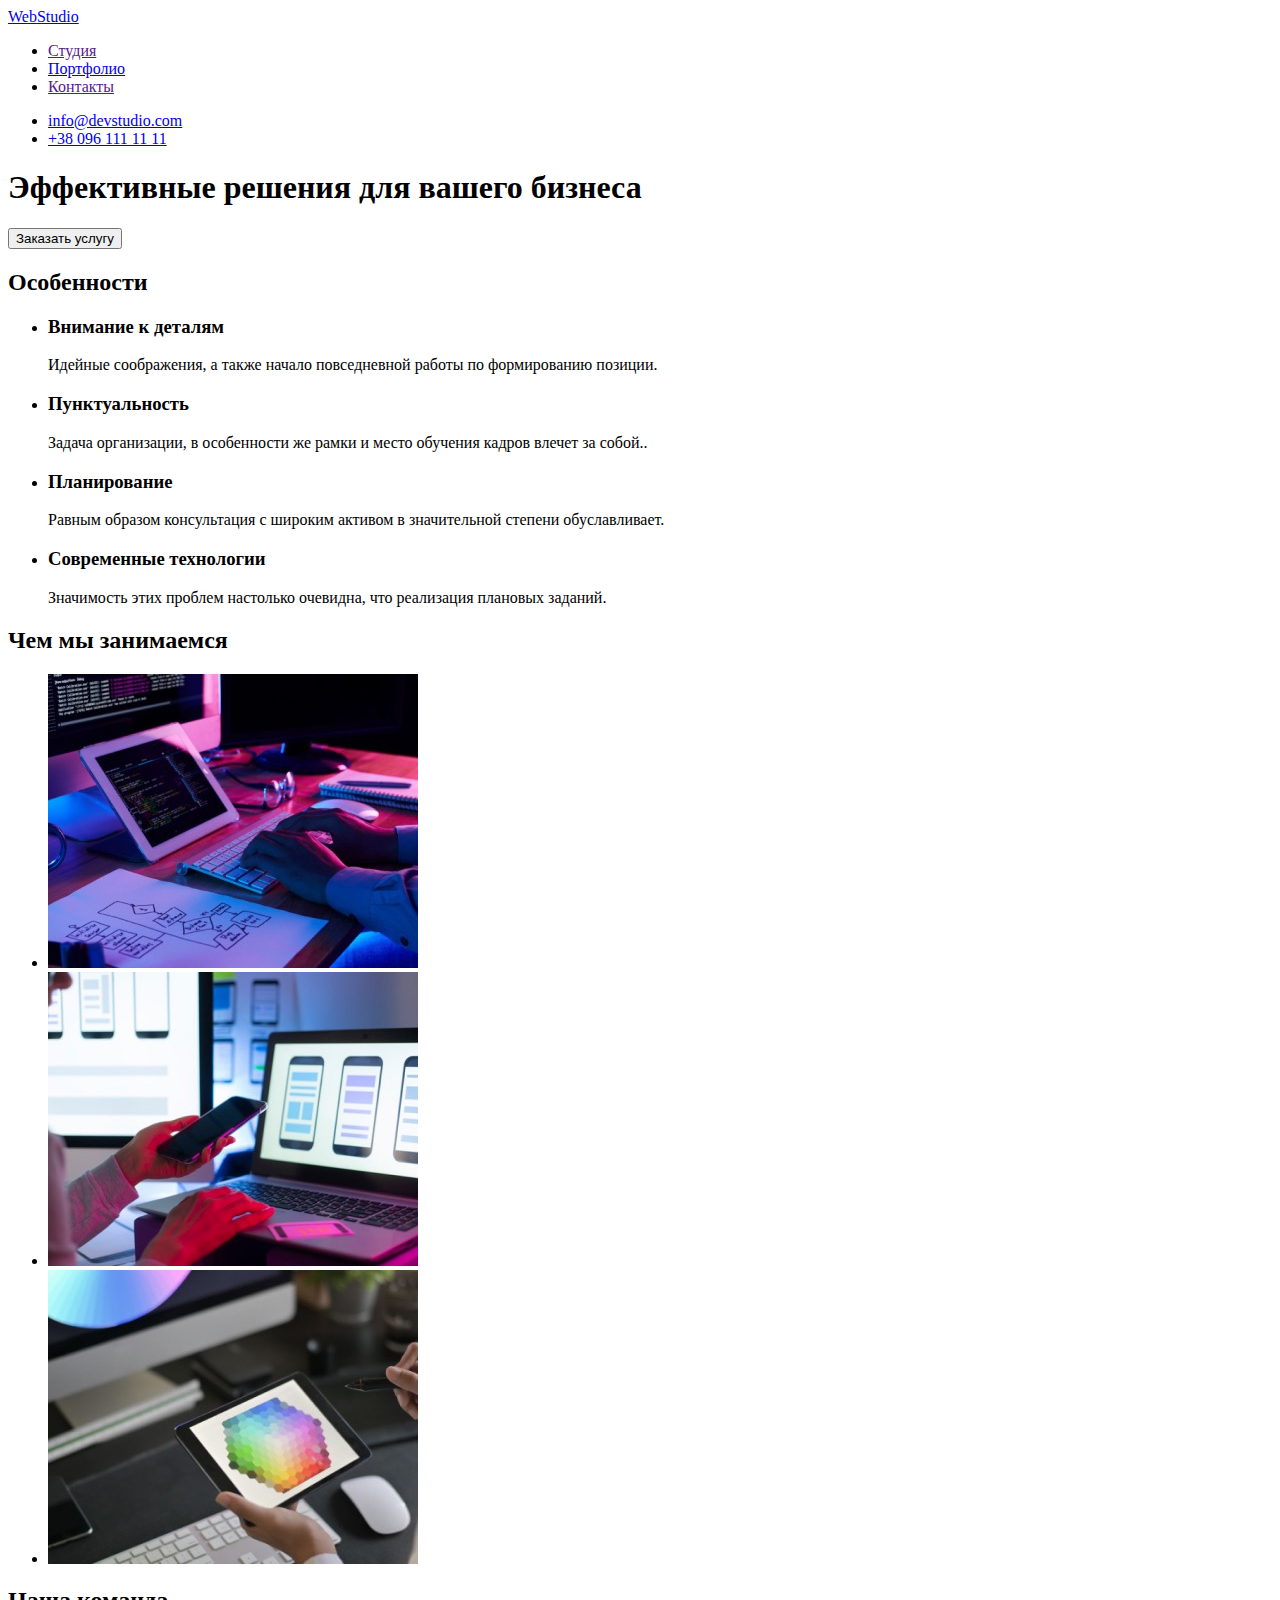
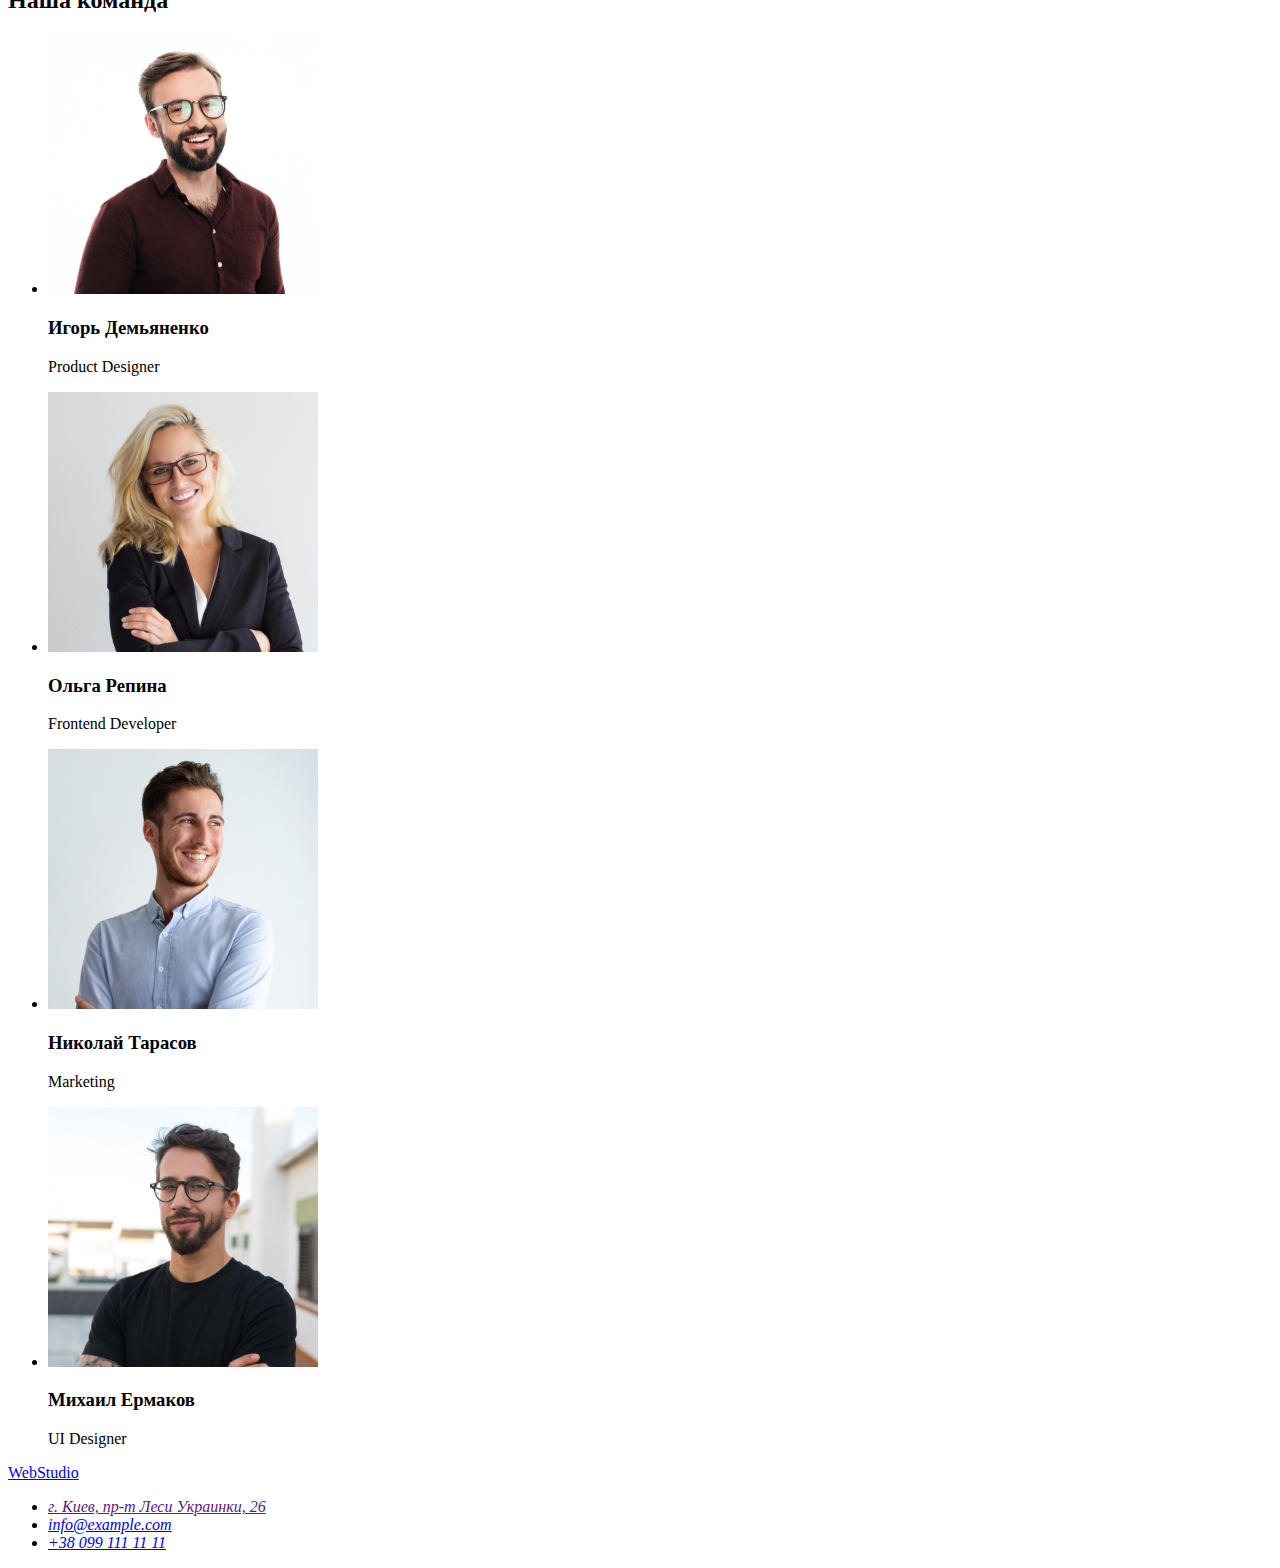
==== index.html @ c98cae70 "Create index.html" ====
<!DOCTYPE html>
<html lang="ru">

<head>
    <meta charset="UTF-8" />
    <meta http-equiv="X-UA-Compatible" content="IE=edge" />
    <meta name="viewport" content="width=device-width, initial-scale=1.0" />
    <title>Студия</title>
    <link rel="stylesheet" href="./css/style.css">
    <link
        href="https://fonts.googleapis.com/css2?family=Raleway:wght@700&family=Roboto:wght@400;500;700;900&display=swap"
        rel="stylesheet">
</head>

<body>
    <header class="header">

        <a href="./index.html" class="logo "> <span class="logo-accent"> Web</span>Studio</a>
        <nav>
            <ul class="header-list list">
                <li><a href="" class="header-list-link link current">Студия</a></li>
                <li><a href="./portfolio.html" class="header-list-link link">Портфолио</a></li>
                <li><a href="" class="header-list-link link">Контакты</a></li>
            </ul>
        </nav>
        <ul class="header-link  list">
            <li><a href="mailto:info@devstudio.com" class="header-tel-link link">info@devstudio.com</a></li>
            <li><a href="tel:+380961111111" class="header-tel-link  link">+38 096 111 11 11</a></li>

        </ul>
    </header>
    <main>
        <!-- Герой -->

        <section class="hero">
            <h1 class="hero-tittle">Эффективные решения для вашего бизнеса</h1>
            <button type="button" class="hero-btn btn">Заказать услугу</button>
        </section>

        <!-- Преимущества  -->
        <section class="section">
            <h2>Особенности</h2>
            <ul class="mainly list">
                <li>
                    <h3 class="mainly-title ">Внимание к деталям</h3>
                    <p class="mainly-text">Идейные соображения, а также начало повседневной работы по формированию
                        позиции.</p>
                </li>
                <li>
                    <h3 class="mainly-title "> Пунктуальность</h3>
                    <p class="mainly-text">
                        Задача организации, в особенности же рамки и место обучения кадров влечет за собой..
                    </p>
                </li>
                <li>
                    <h3 class="mainly-title ">Планирование</h3>
                    <p class="mainly-text">
                        Равным образом консультация с широким активом в значительной степени обуславливает.
                    </p>
                </li>
                <li>
                    <h3 class="mainly-title">Современные технологии</h3>
                    <p class="mainly-text">Значимость этих проблем настолько очевидна, что реализация плановых заданий.
                    </p>
                </li>
            </ul>
        </section>

        <!-- О нашей работе -->
        <section class="work">
            <h2 class="work-list ">Чем мы занимаемся</h2>
            <ul class="list">
                <li>
                    <img src="./images/work-time.jpg" alt="Процес работы разработчика" width="370" height="294" />
                </li>

                <li>
                    <img src="./images/web-design.jpg" alt="Веб-дизай" width="370" height="294" />
                </li>

                <li>
                    <img src="./images/color.jpg" alt="Палитра цветов в планшете" width="370" height="294" />
                </li>
            </ul>
        </section>

        <!-- О нашей команде -->
        <section class="company">
            <h2 class="company-primary-title">Наша команда</h2>

            <ul class="company-list list">
                <li>
                    <img src="./images/product-designer.jpg" alt="Мужчина в очках и бордовой рубашке" width="270"
                        height="260" />
                    <h3 class="company-title">Игорь Демьяненко</h3>
                    <p class="trade"> Product Designer</p>
                </li>

                <li>
                    <img src="./images/developer.jpg" alt="Девушка в очках" width="270" height="260" />
                    <h3 class="company-title">Ольга Репина</h3>
                    <p class="trade"> Frontend Developer</p>
                </li>

                <li>
                    <img src="./images/tarasov.jpg" alt="Мужчина в голубой рубашке" width="270" height="260" />
                    <h3 class="company-title">Николай Тарасов</h3>
                    <p class="trade">Marketing</p>
                </li>

                <li>
                    <img src="./images/ui-designer.jpg" alt="Мужчина в очках и черной рубашке" width="270"
                        height="260" />
                    <h3 class="company-title">Михаил Ермаков</h3>
                    <p class="trade">UI Designer</p>
                </li>
            </ul>
        </section>
    </main>

    <!-- Футер -->
    <footer class="page-footer">
        <a href="./index.html" class="logo-footer link"> <span class="logo-accent"> Web</span>Studio</a>

        <address class="footer-address">
            <ul class="contact-list list">
                <li class="contact-item"> <a href="" class="address-link link"> г. Киев, пр-т Леси Украинки, 26</a></li>
                <li class="contact-item"><a href="mailto:info@example.com"
                        class="contact-link link">info@example.com</a></li>
                <li class="contact-item"><a href="tel:+380991111111" class="contact-link link">+38 099 111 11 11</a>
                </li>
            </ul>
        </address>
    </footer>
</body>

</html>
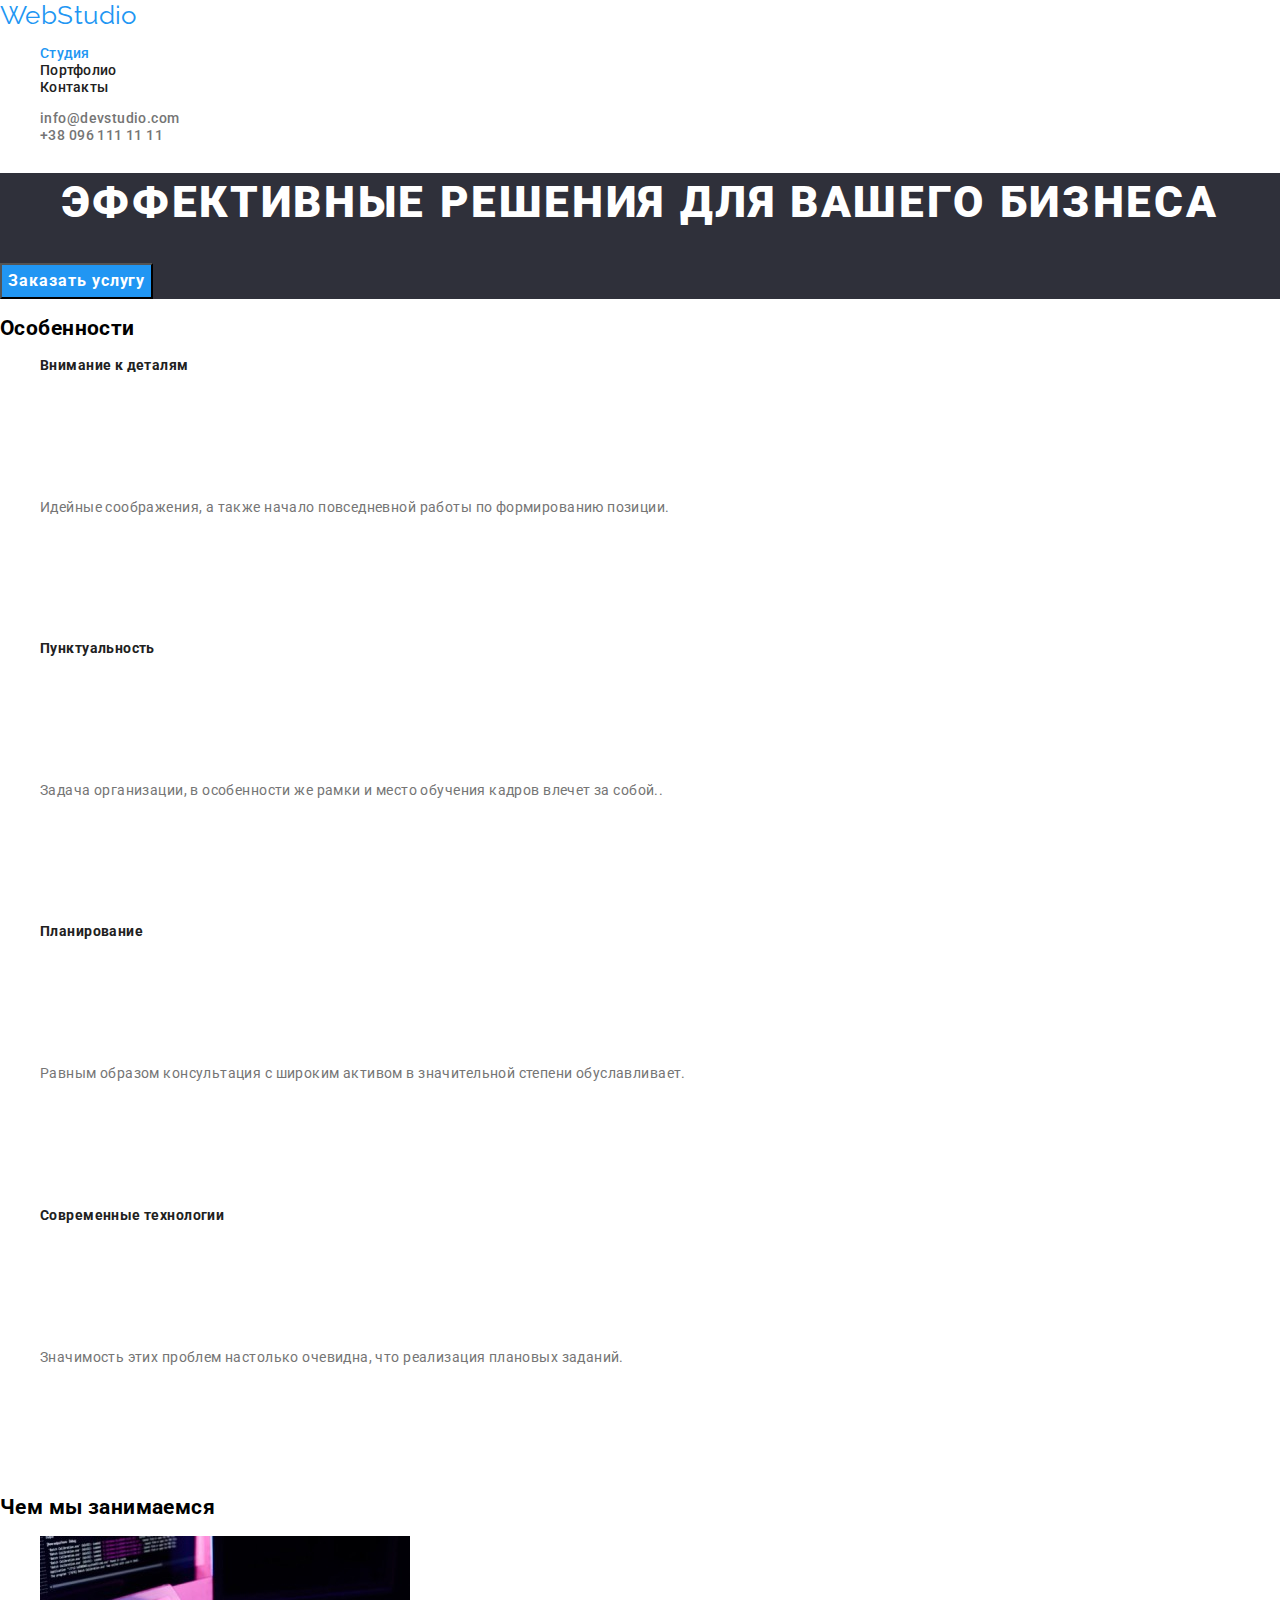
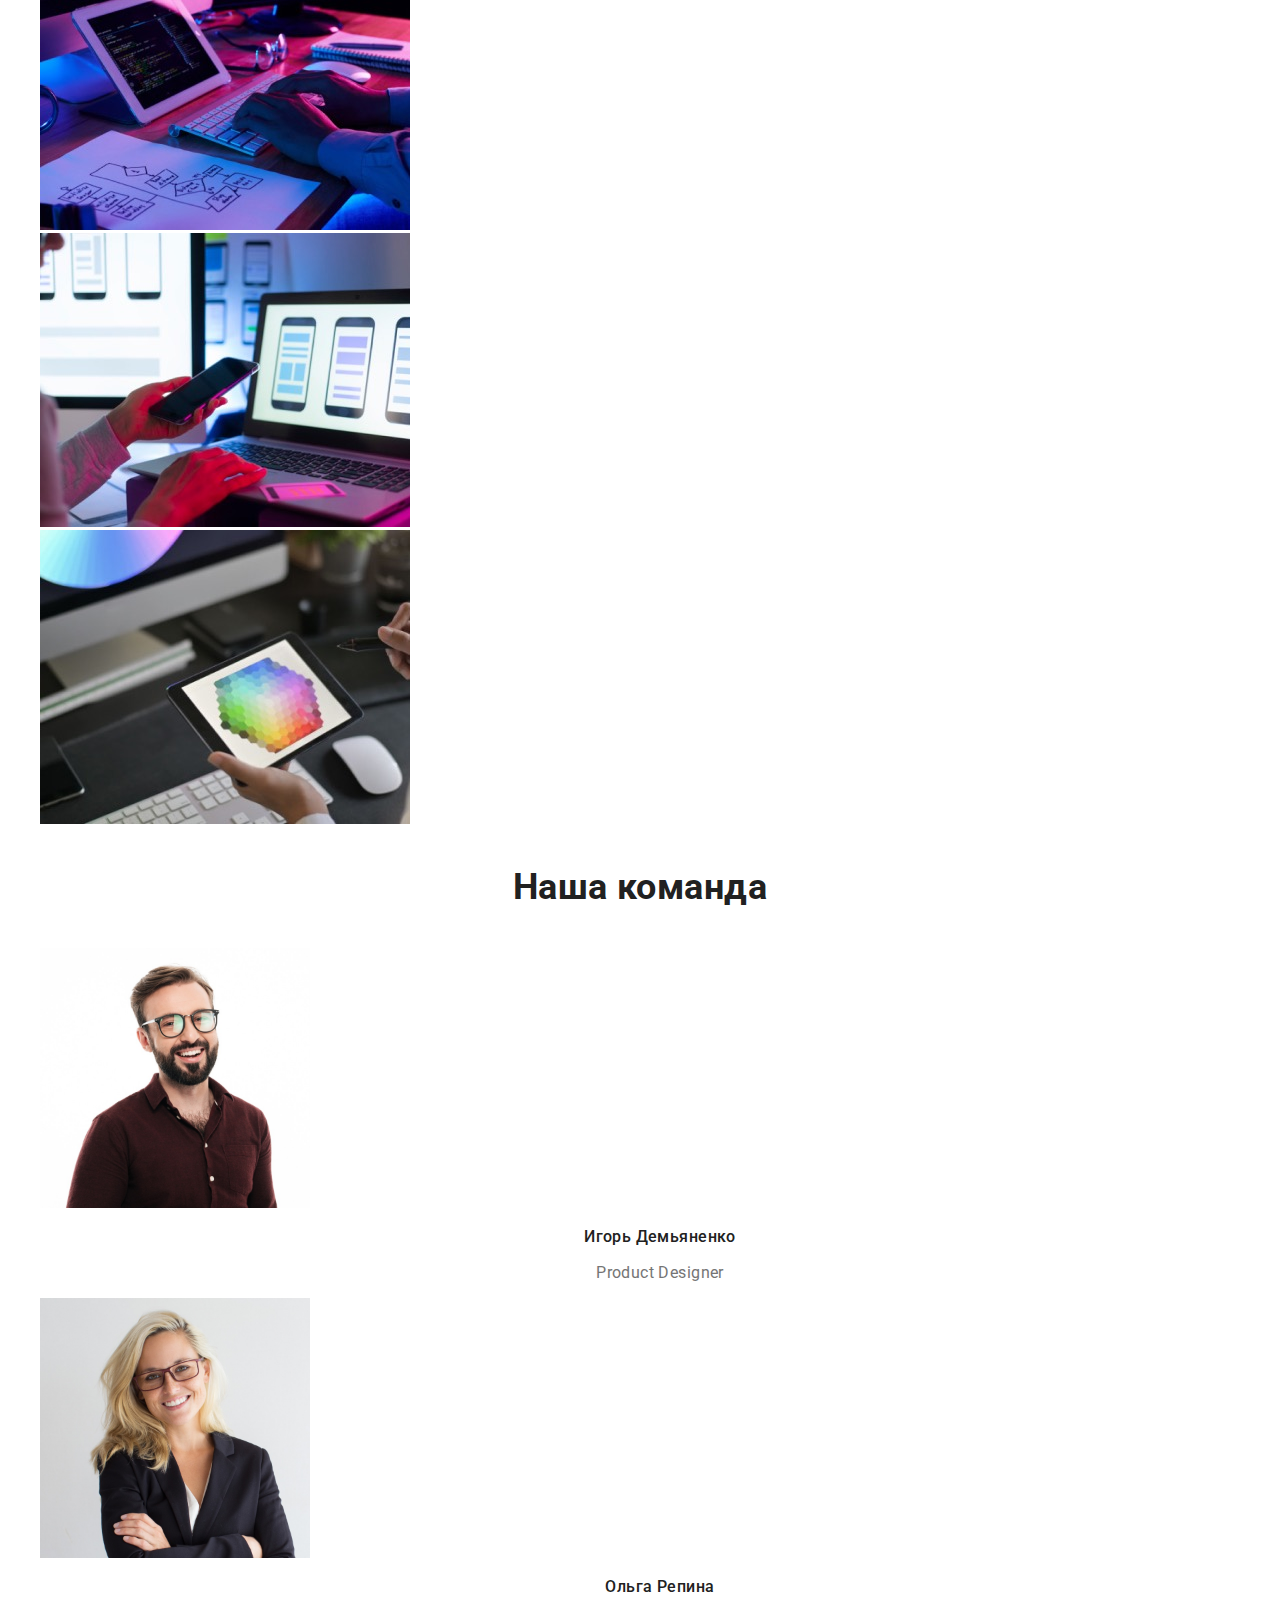
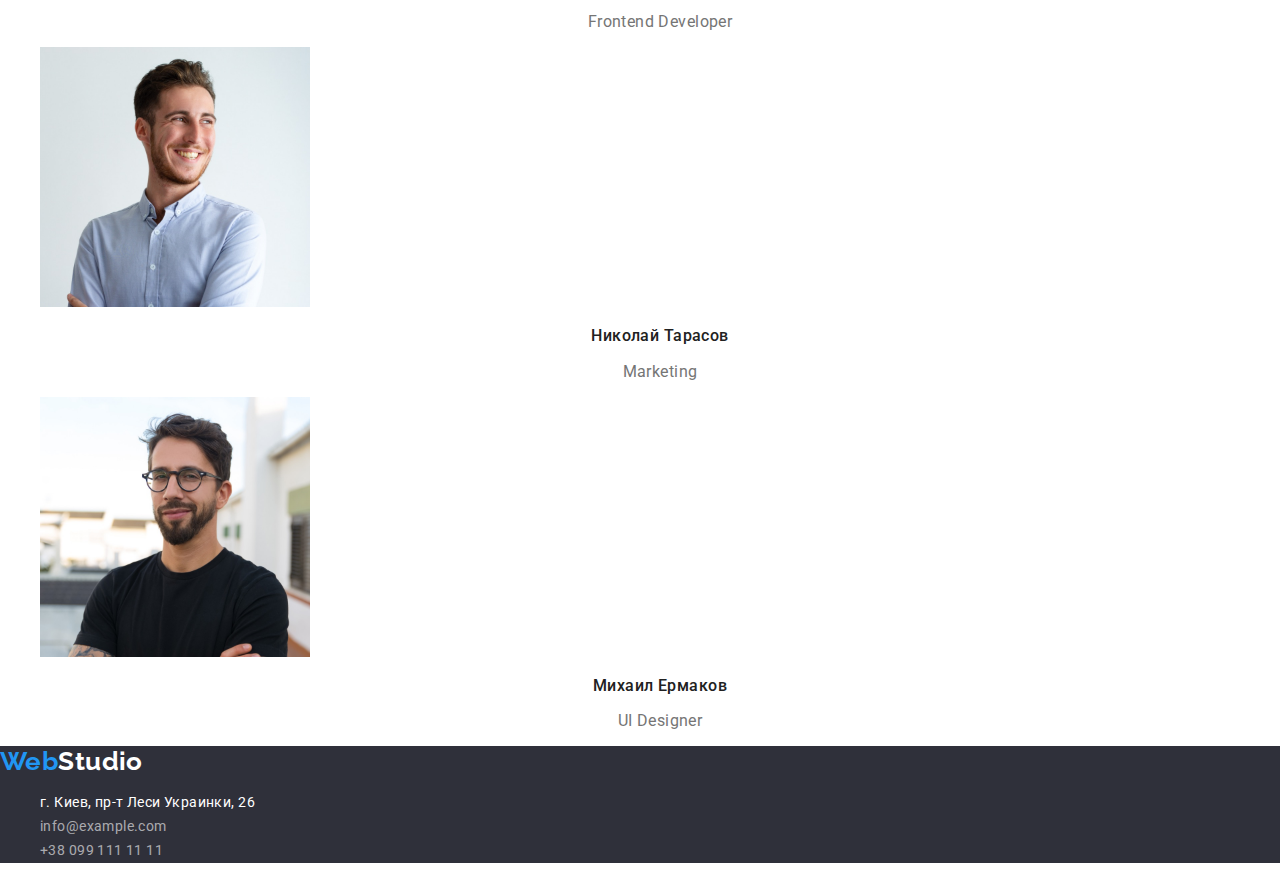
==== commit 9c7e413e: "добавляет header" ====
--- a/index.html
+++ b/index.html
@@ -6,26 +6,33 @@
     <meta http-equiv="X-UA-Compatible" content="IE=edge" />
     <meta name="viewport" content="width=device-width, initial-scale=1.0" />
     <title>Студия</title>
-    <link rel="stylesheet" href="./css/style.css">
     <link
         href="https://fonts.googleapis.com/css2?family=Raleway:wght@700&family=Roboto:wght@400;500;700;900&display=swap"
         rel="stylesheet">
+
+    <link rel="stylesheet"
+        href="https://cdnjs.cloudflare.com/ajax/libs/modern-normalize/1.1.0/modern-normalize.min.css">
+
+    <link rel="stylesheet" href="./css/style.css">
+
 </head>
 
 <body>
-    <header class="header">
+    <header class="header container">
 
         <a href="./index.html" class="logo "> <span class="logo-accent"> Web</span>Studio</a>
         <nav>
-            <ul class="header-list list">
-                <li><a href="" class="header-list-link link current">Студия</a></li>
-                <li><a href="./portfolio.html" class="header-list-link link">Портфолио</a></li>
-                <li><a href="" class="header-list-link link">Контакты</a></li>
+
+            <ul class="site-nav list">
+                <li class="header-list"><a href="" class="header-list-link link current">Студия</a></li>
+                <li class="header-list"><a href="./portfolio.html" class="header-list-link link">Портфолио</a></li>
+                <li class="header-list"><a href="" class="header-list-link link">Контакты</a></li>
             </ul>
         </nav>
         <ul class="header-link  list">
-            <li><a href="mailto:info@devstudio.com" class="header-tel-link link">info@devstudio.com</a></li>
-            <li><a href="tel:+380961111111" class="header-tel-link  link">+38 096 111 11 11</a></li>
+            <li class="mail-tel"><a href="mailto:info@devstudio.com" class="header-tel-link link">info@devstudio.com</a>
+            </li>
+            <li class="mail-tel"><a href="tel:+380961111111" class="header-tel-link  link">+38 096 111 11 11</a></li>
 
         </ul>
     </header>
@@ -68,8 +75,8 @@
 
         <!-- О нашей работе -->
         <section class="work">
-            <h2 class="work-list ">Чем мы занимаемся</h2>
-            <ul class="list">
+            <h2 class="work-title ">Чем мы занимаемся</h2>
+            <ul class=" list">
                 <li>
                     <img src="./images/work-time.jpg" alt="Процес работы разработчика" width="370" height="294" />
                 </li>
--- a/css/style.css
+++ b/css/style.css
@@ -0,0 +1,224 @@
+:root {
+  --accent-color: #2196f3;
+  --primary-title-color: #212121;
+  --primary-text-color: #757575;
+}
+
+body {
+  font-family: Roboto, sans-serif;
+  letter-spacing: 0.03em;
+  font-size: 14px;
+  font-weight: 400;
+}
+
+.link {
+  text-decoration: none;
+}
+
+.list {
+  list-style: none;
+}
+
+.btn {
+  cursor: pointer;
+}
+
+/* Logo */
+
+.header > .logo {
+  font-family: 'Raleway', sans-serif;
+  font-size: 26px;
+  line-height: 1.2;
+  color: var(--primary-title-color);
+  text-decoration: none;
+}
+
+.logo-accent {
+  color: var(--accent-color);
+}
+
+.logo:hover,
+.logo:focus {
+  color: var(--accent-color);
+}
+
+/* Header-list */
+.header-list-link {
+  font-weight: 500;
+  line-height: 1.14;
+  letter-spacing: 0.02em;
+  color: var(--primary-title-color);
+}
+
+.header-list-link:hover,
+.header-list-link:focus {
+  color: var(--accent-color);
+}
+
+.header-list-link.current {
+  color: var(--accent-color);
+}
+
+.header-tel-link {
+  font-weight: 500;
+  line-height: 1.14;
+  color: var(--primary-text-color);
+}
+
+.header-tel-link:hover,
+.header-tel-link:focus {
+  color: var(--accent-color);
+}
+
+/* Hero */
+
+.hero {
+  background-color: #2f303a;
+}
+
+.hero > .hero-tittle {
+  font-weight: 900;
+  font-size: 44px;
+  line-height: 1.36;
+  text-align: center;
+  letter-spacing: 0.06em;
+  text-transform: uppercase;
+
+  color: #ffffff;
+}
+
+.hero-btn {
+  font-family: inherit;
+  font-weight: 700;
+  font-size: 16px;
+  line-height: 1.88;
+  letter-spacing: 0.06em;
+  color: #ffffff;
+  background-color: var(--accent-color);
+}
+
+/*  Mainly  */
+
+.mainly-title {
+  font-size: 14px;
+  font-weight: 700;
+  line-height: 1.14;
+  color: var(--primary-title-color);
+}
+
+.mainly-text {
+  line-height: 17.1;
+
+  color: var(--primary-text-color);
+}
+
+/* Company */
+.work-list,
+.company-primary-title {
+  font-weight: 700;
+  font-size: 36px;
+  line-height: 1.7;
+  text-align: center;
+  color: var(--primary-title-color);
+}
+
+.company-title {
+  font-weight: 500;
+  font-size: 16px;
+  text-align: center;
+  line-height: 1.2;
+  color: var(--primary-title-color);
+}
+
+.trade {
+  font-size: 16px;
+  text-align: center;
+  line-height: 1.2;
+  color: var(--primary-text-color);
+}
+
+/* Footer */
+
+.page-footer {
+  background-color: #2f303a;
+}
+a.logo-footer {
+  font-family: 'Raleway', sans-serif;
+  font-weight: 700;
+  font-size: 26px;
+  line-height: 31px;
+
+  color: #ffffff;
+}
+
+.logo-footer:hover,
+.logo-footer:focus {
+  color: var(--accent-color);
+}
+
+.footer-address {
+  font-style: inherit;
+  line-height: 1.71;
+}
+
+.address-link {
+  color: #ffffff;
+}
+
+.address-link:hover,
+.address-link:focus {
+  color: var(--accent-color);
+}
+
+.contact-link {
+  color: rgba(255, 255, 255, 0.6);
+}
+
+.contact-link:hover,
+.contact-link:focus {
+  color: var(--accent-color);
+}
+
+/* PORTFOLIO */
+
+.menu .btn {
+  font-family: inherit;
+  font-weight: 500;
+  font-size: 16px;
+  line-height: 1.62;
+  text-align: center;
+  background-color: #f5f4fa;
+  color: #212121;
+}
+
+.btn:hover,
+.btn:focus {
+  color: #ffffff;
+
+  background-color: var(--accent-color);
+}
+
+.menu-link .menu-title {
+  font-weight: 700;
+  font-size: 18px;
+  line-height: 2;
+  letter-spacing: 0.06em;
+
+  color: var(--primary-title-color);
+}
+
+.menu-text {
+  font-size: 16px;
+  line-height: 1.88;
+
+  color: var(--primary-text-color);
+}
+
+.menu-title:hover,
+.menu-title:focus,
+.menu-text:hover,
+.menu-text:focus,
+.menu-img:hover,
+.menu-img:focus {
+  color: var(--accent-color);
+}
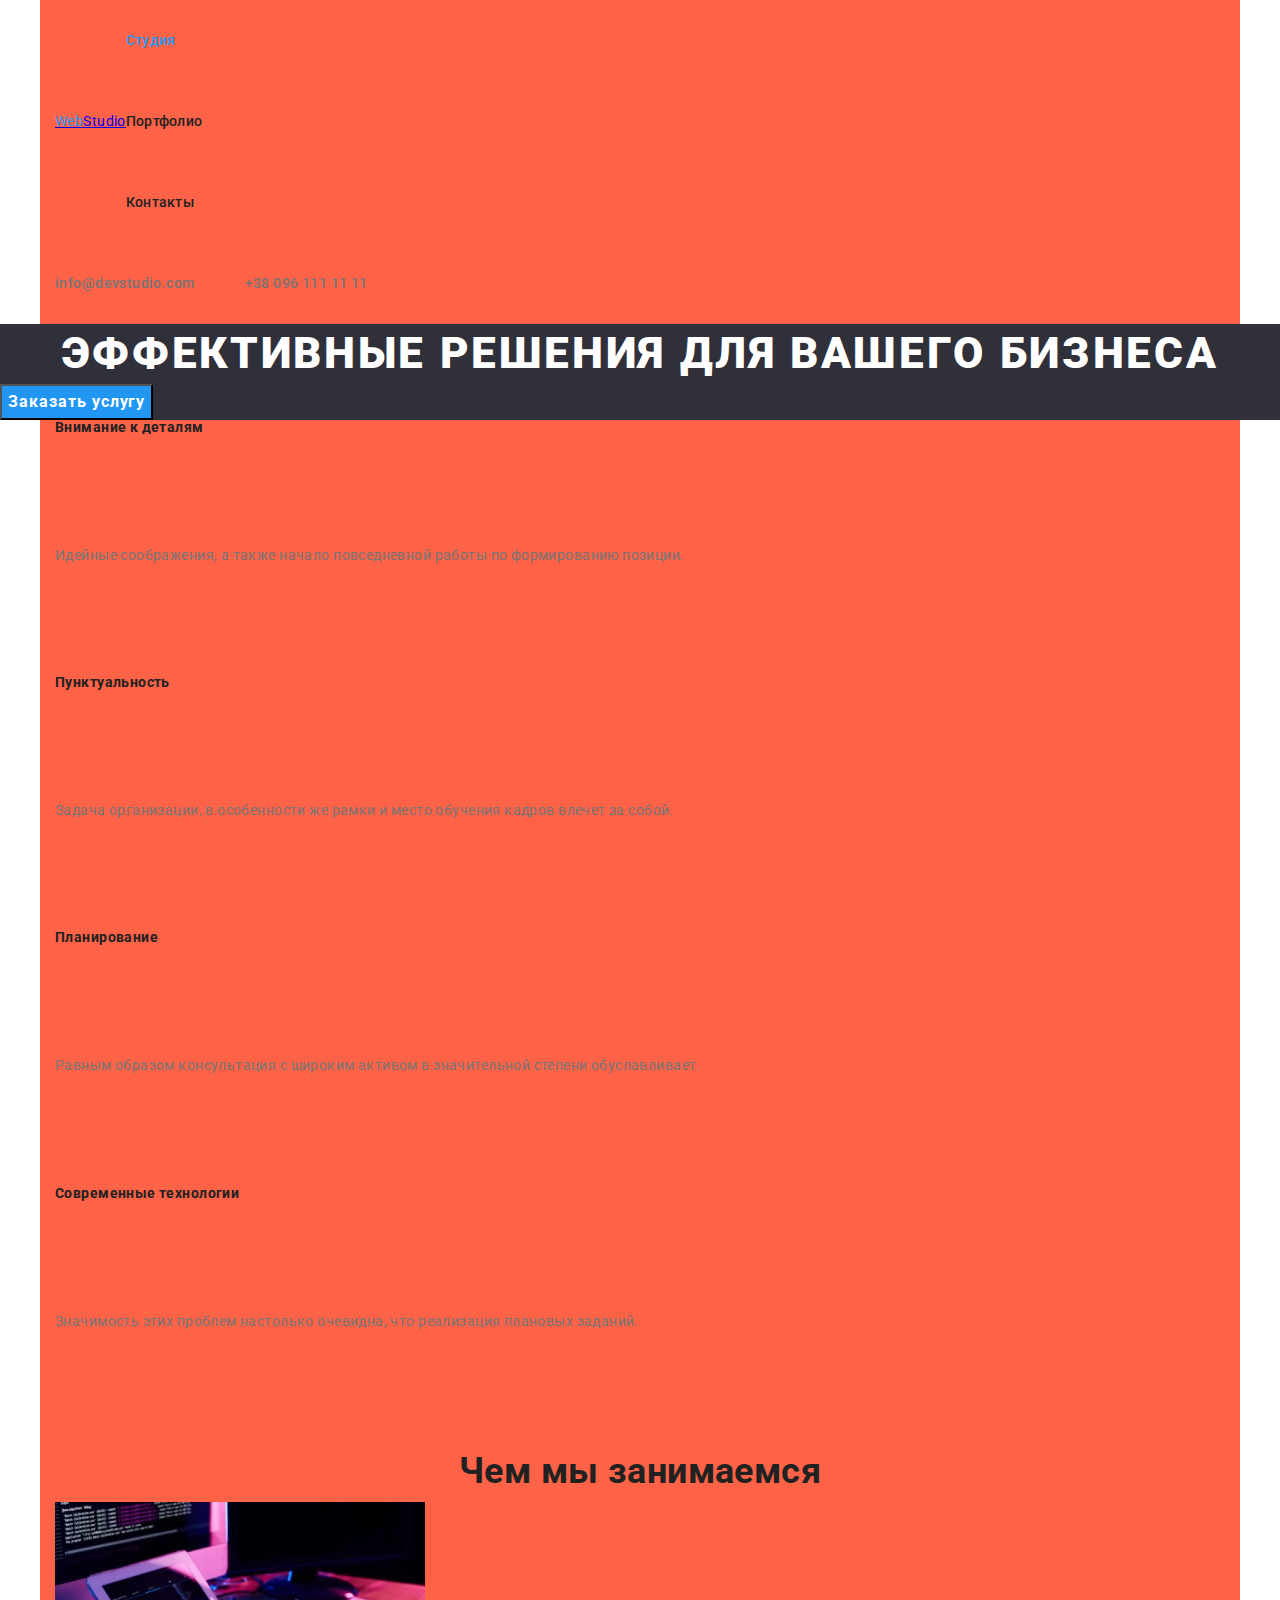
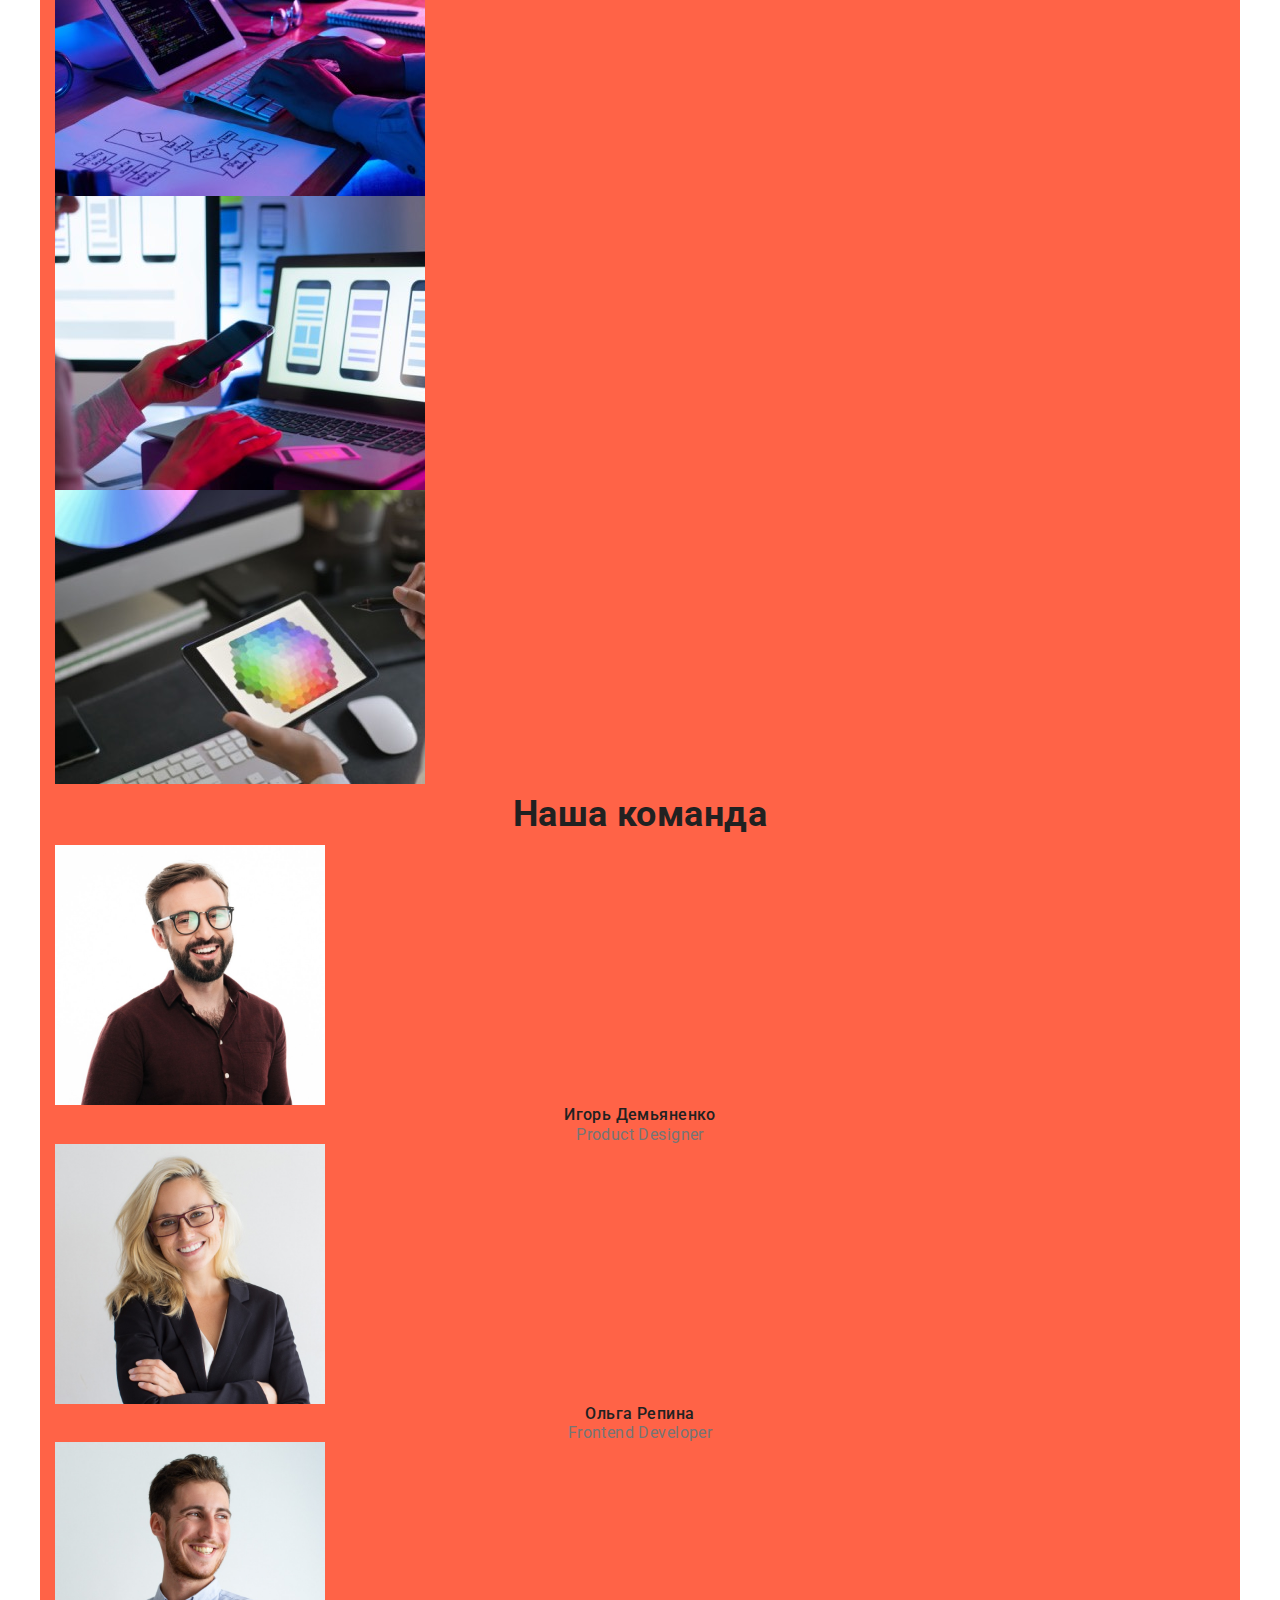
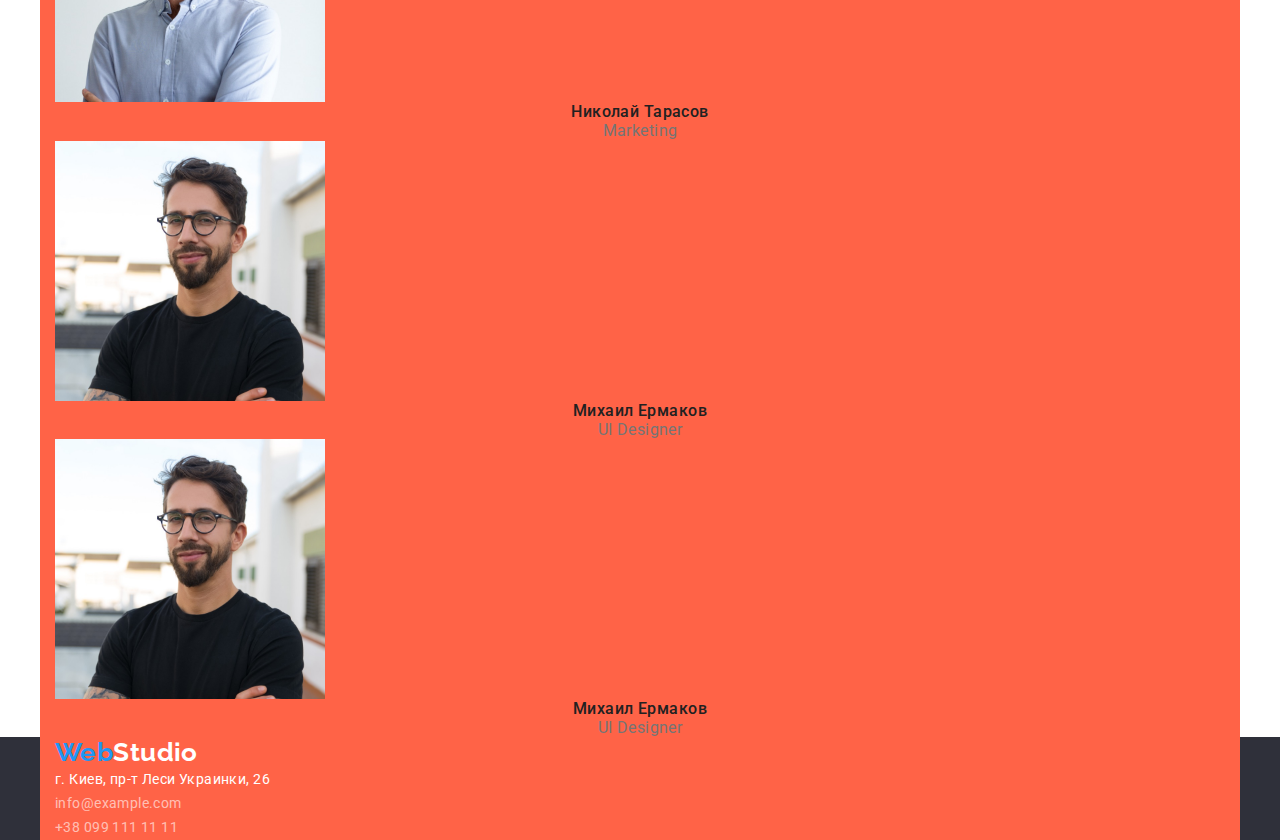
==== commit 8e9cf4a3: "Добавляет разметку СТУДИЯ" ====
--- a/index.html
+++ b/index.html
@@ -18,126 +18,166 @@
 </head>
 
 <body>
-    <header class="header container">
+    <header class="header ">
 
-        <a href="./index.html" class="logo "> <span class="logo-accent"> Web</span>Studio</a>
-        <nav>
+        <div class="header-container container">
+            <nav class="site-nav">
+                <a href="./index.html" class="logo "> <span class="logo-accent"> Web</span>Studio</a>
+                <ul class="site-nav-list list">
+                    <li class="header-list"><a href="" class="header-list-link link current">Студия</a></li>
+                    <li class="header-list"><a href="./portfolio.html" class="header-list-link link">Портфолио</a></li>
+                    <li class="header-list"><a href="" class="header-list-link link">Контакты</a></li>
+                </ul>
+            </nav>
+            <ul class="header-link  list">
+                <li class="mail-tel"><a href="mailto:info@devstudio.com"
+                        class="header-tel-link link">info@devstudio.com</a>
+                </li>
+                <li class="mail-tel"><a href="tel:+380961111111" class="header-tel-link  link">+38 096 111 11 11</a>
+                </li>
 
-            <ul class="site-nav list">
-                <li class="header-list"><a href="" class="header-list-link link current">Студия</a></li>
-                <li class="header-list"><a href="./portfolio.html" class="header-list-link link">Портфолио</a></li>
-                <li class="header-list"><a href="" class="header-list-link link">Контакты</a></li>
             </ul>
-        </nav>
-        <ul class="header-link  list">
-            <li class="mail-tel"><a href="mailto:info@devstudio.com" class="header-tel-link link">info@devstudio.com</a>
-            </li>
-            <li class="mail-tel"><a href="tel:+380961111111" class="header-tel-link  link">+38 096 111 11 11</a></li>
+        </div>
+    </header>
 
-        </ul>
-    </header>
     <main>
         <!-- Герой -->
 
         <section class="hero">
+
             <h1 class="hero-tittle">Эффективные решения для вашего бизнеса</h1>
             <button type="button" class="hero-btn btn">Заказать услугу</button>
+
         </section>
 
         <!-- Преимущества  -->
-        <section class="section">
-            <h2>Особенности</h2>
-            <ul class="mainly list">
-                <li>
-                    <h3 class="mainly-title ">Внимание к деталям</h3>
-                    <p class="mainly-text">Идейные соображения, а также начало повседневной работы по формированию
-                        позиции.</p>
-                </li>
-                <li>
-                    <h3 class="mainly-title "> Пунктуальность</h3>
-                    <p class="mainly-text">
-                        Задача организации, в особенности же рамки и место обучения кадров влечет за собой..
-                    </p>
-                </li>
-                <li>
-                    <h3 class="mainly-title ">Планирование</h3>
-                    <p class="mainly-text">
-                        Равным образом консультация с широким активом в значительной степени обуславливает.
-                    </p>
-                </li>
-                <li>
-                    <h3 class="mainly-title">Современные технологии</h3>
-                    <p class="mainly-text">Значимость этих проблем настолько очевидна, что реализация плановых заданий.
-                    </p>
-                </li>
-            </ul>
+        <section class=" section section-mainly">
+            <div class="container">
+                <ul class="mainly list">
+                    <li class="mainly-list">
+                        <h3 class="mainly-title ">Внимание к деталям</h3>
+                        <p class="mainly-text">Идейные соображения, а также начало повседневной работы по формированию
+                            позиции.</p>
+                    </li>
+                    <li class="mainly-list">
+                        <h3 class="mainly-title "> Пунктуальность</h3>
+                        <p class="mainly-text">
+                            Задача организации, в особенности же рамки и место обучения кадров влечет за собой.
+                        </p>
+                    </li>
+                    <li class="mainly-list">
+                        <h3 class="mainly-title ">Планирование</h3>
+                        <p class="mainly-text">
+                            Равным образом консультация с широким активом в значительной степени обуславливает.
+                        </p>
+                    </li>
+                    <li class="mainly-list">
+                        <h3 class="mainly-title">Современные технологии</h3>
+                        <p class="mainly-text">Значимость этих проблем настолько очевидна, что реализация плановых
+                            заданий.
+                        </p>
+                    </li>
+
+                </ul>
+            </div>
         </section>
 
         <!-- О нашей работе -->
-        <section class="work">
-            <h2 class="work-title ">Чем мы занимаемся</h2>
-            <ul class=" list">
-                <li>
-                    <img src="./images/work-time.jpg" alt="Процес работы разработчика" width="370" height="294" />
-                </li>
+        <section class="section work">
+            <div class="container">
+                <h2 class="work-title ">Чем мы занимаемся</h2>
+                <ul class="main-work-list list">
+                    <li class="work-list">
+                        <img src="./images/work-time.jpg" alt="Процес работы разработчика" width="370" height="294" />
+                    </li>
 
-                <li>
-                    <img src="./images/web-design.jpg" alt="Веб-дизай" width="370" height="294" />
-                </li>
+                    <li class="work-list">
+                        <img src="./images/web-design.jpg" alt="Веб-дизай" width="370" height="294" />
+                    </li>
 
-                <li>
-                    <img src="./images/color.jpg" alt="Палитра цветов в планшете" width="370" height="294" />
-                </li>
-            </ul>
+                    <li class="work-list">
+                        <img src="./images/color.jpg" alt="Палитра цветов в планшете" width="370" height="294" />
+                    </li>
+
+
+                </ul>
+            </div>
         </section>
 
         <!-- О нашей команде -->
-        <section class="company">
-            <h2 class="company-primary-title">Наша команда</h2>
+        <section class="section company">
+            <div class="container">
+                <h2 class="company-primary-title">Наша команда</h2>
 
-            <ul class="company-list list">
-                <li>
-                    <img src="./images/product-designer.jpg" alt="Мужчина в очках и бордовой рубашке" width="270"
-                        height="260" />
-                    <h3 class="company-title">Игорь Демьяненко</h3>
-                    <p class="trade"> Product Designer</p>
-                </li>
+                <ul class="company-primary-list list">
+                    <li class="company-list">
+                        <div class="thumb">
+                            <img src="./images/product-designer.jpg" alt="Мужчина в очках и бордовой рубашке"
+                                width="270" height="260" />
+                        </div>
 
-                <li>
-                    <img src="./images/developer.jpg" alt="Девушка в очках" width="270" height="260" />
-                    <h3 class="company-title">Ольга Репина</h3>
-                    <p class="trade"> Frontend Developer</p>
-                </li>
+                        <h3 class="company-title">Игорь Демьяненко</h3>
+                        <p class="trade"> Product Designer</p>
+                    </li>
 
-                <li>
-                    <img src="./images/tarasov.jpg" alt="Мужчина в голубой рубашке" width="270" height="260" />
-                    <h3 class="company-title">Николай Тарасов</h3>
-                    <p class="trade">Marketing</p>
-                </li>
 
-                <li>
-                    <img src="./images/ui-designer.jpg" alt="Мужчина в очках и черной рубашке" width="270"
-                        height="260" />
-                    <h3 class="company-title">Михаил Ермаков</h3>
-                    <p class="trade">UI Designer</p>
-                </li>
-            </ul>
+                    <li class="company-list">
+                        <div class="thumb">
+                            <img src="./images/developer.jpg" alt="Девушка в очках" width="270" height="260" />
+                        </div>
+                        <h3 class="company-title">Ольга Репина</h3>
+                        <p class="trade"> Frontend Developer</p>
+                    </li>
+
+
+                    <li class="company-list">
+                        <div class="thumb">
+                            <img src="./images/tarasov.jpg" alt="Мужчина в голубой рубашке" width="270" height="260" />
+                        </div>
+                        <h3 class="company-title">Николай Тарасов</h3>
+                        <p class="trade">Marketing</p>
+                    </li>
+
+
+                    <li class="company-list">
+                        <div class="thumb">
+                            <img src="./images/ui-designer.jpg" alt="Мужчина в очках и черной рубашке" width="270"
+                                height="260" />
+                        </div>
+                        <h3 class="company-title">Михаил Ермаков</h3>
+                        <p class="trade">UI Designer</p>
+                    </li>
+
+                    <li class="company-list">
+                        <div class="thumb">
+                            <img src="./images/ui-designer.jpg" alt="Мужчина в очках и черной рубашке" width="270"
+                                height="260" />
+                        </div>
+                        <h3 class="company-title">Михаил Ермаков</h3>
+                        <p class="trade">UI Designer</p>
+                    </li>
+
+                </ul>
+            </div>
         </section>
     </main>
 
     <!-- Футер -->
     <footer class="page-footer">
-        <a href="./index.html" class="logo-footer link"> <span class="logo-accent"> Web</span>Studio</a>
+        <div class="container">
+            <a href="./index.html" class="logo-footer link"> <span class="logo-accent"> Web</span>Studio</a>
 
-        <address class="footer-address">
-            <ul class="contact-list list">
-                <li class="contact-item"> <a href="" class="address-link link"> г. Киев, пр-т Леси Украинки, 26</a></li>
-                <li class="contact-item"><a href="mailto:info@example.com"
-                        class="contact-link link">info@example.com</a></li>
-                <li class="contact-item"><a href="tel:+380991111111" class="contact-link link">+38 099 111 11 11</a>
-                </li>
-            </ul>
-        </address>
+            <address class="footer-address">
+                <ul class="contact-list list">
+                    <li class="contact-item"> <a href="" class="address-link link"> г. Киев, пр-т Леси Украинки, 26</a>
+                    </li>
+                    <li class="contact-item"><a href="mailto:info@example.com"
+                            class="contact-link link">info@example.com</a></li>
+                    <li class="contact-item"><a href="tel:+380991111111" class="contact-link link">+38 099 111 11 11</a>
+                    </li>
+                </ul>
+            </address>
+        </div>
     </footer>
 </body>
 
--- a/css/style.css
+++ b/css/style.css
@@ -2,6 +2,21 @@
   --accent-color: #2196f3;
   --primary-title-color: #212121;
   --primary-text-color: #757575;
+}
+
+p,
+h1,
+h2,
+h3,
+h4,
+h5,
+h6 {
+  margin: 0px;
+}
+
+ul {
+  margin: 0;
+  padding: 0;
 }
 
 body {
@@ -23,14 +38,34 @@
   cursor: pointer;
 }
 
+img {
+  display: block;
+}
+
+.container {
+  margin-left: auto;
+  margin-right: auto;
+  width: 1200px;
+  padding-left: 15px;
+  padding-right: 15px;
+  background-color: tomato;
+}
 /* Logo */
 
+.header.container {
+  display: flex;
+  align-items: center;
+}
+
 .header > .logo {
-  font-family: 'Raleway', sans-serif;
+  font-family: "Raleway", sans-serif;
   font-size: 26px;
   line-height: 1.2;
   color: var(--primary-title-color);
   text-decoration: none;
+
+  margin-right: 90px;
+  padding: 24px 0;
 }
 
 .logo-accent {
@@ -43,6 +78,22 @@
 }
 
 /* Header-list */
+
+.site-nav {
+  display: flex;
+  align-items: center;
+}
+
+.header-list,
+.mail-tel {
+  padding-top: 32px;
+  padding-bottom: 32px;
+}
+
+.header-list:not(:last-child) {
+  margin-right: 50px;
+}
+
 .header-list-link {
   font-weight: 500;
   line-height: 1.14;
@@ -57,6 +108,16 @@
 
 .header-list-link.current {
   color: var(--accent-color);
+}
+
+.header-link {
+  display: flex;
+  margin-left: auto;
+  align-items: center;
+}
+
+.mail-tel:not(:last-child) {
+  margin-right: 50px;
 }
 
 .header-tel-link {
@@ -113,7 +174,7 @@
 }
 
 /* Company */
-.work-list,
+.work-title,
 .company-primary-title {
   font-weight: 700;
   font-size: 36px;
@@ -122,6 +183,10 @@
   color: var(--primary-title-color);
 }
 
+.work-list {
+  display: block;
+}
+
 .company-title {
   font-weight: 500;
   font-size: 16px;
@@ -143,7 +208,7 @@
   background-color: #2f303a;
 }
 a.logo-footer {
-  font-family: 'Raleway', sans-serif;
+  font-family: "Raleway", sans-serif;
   font-weight: 700;
   font-size: 26px;
   line-height: 31px;
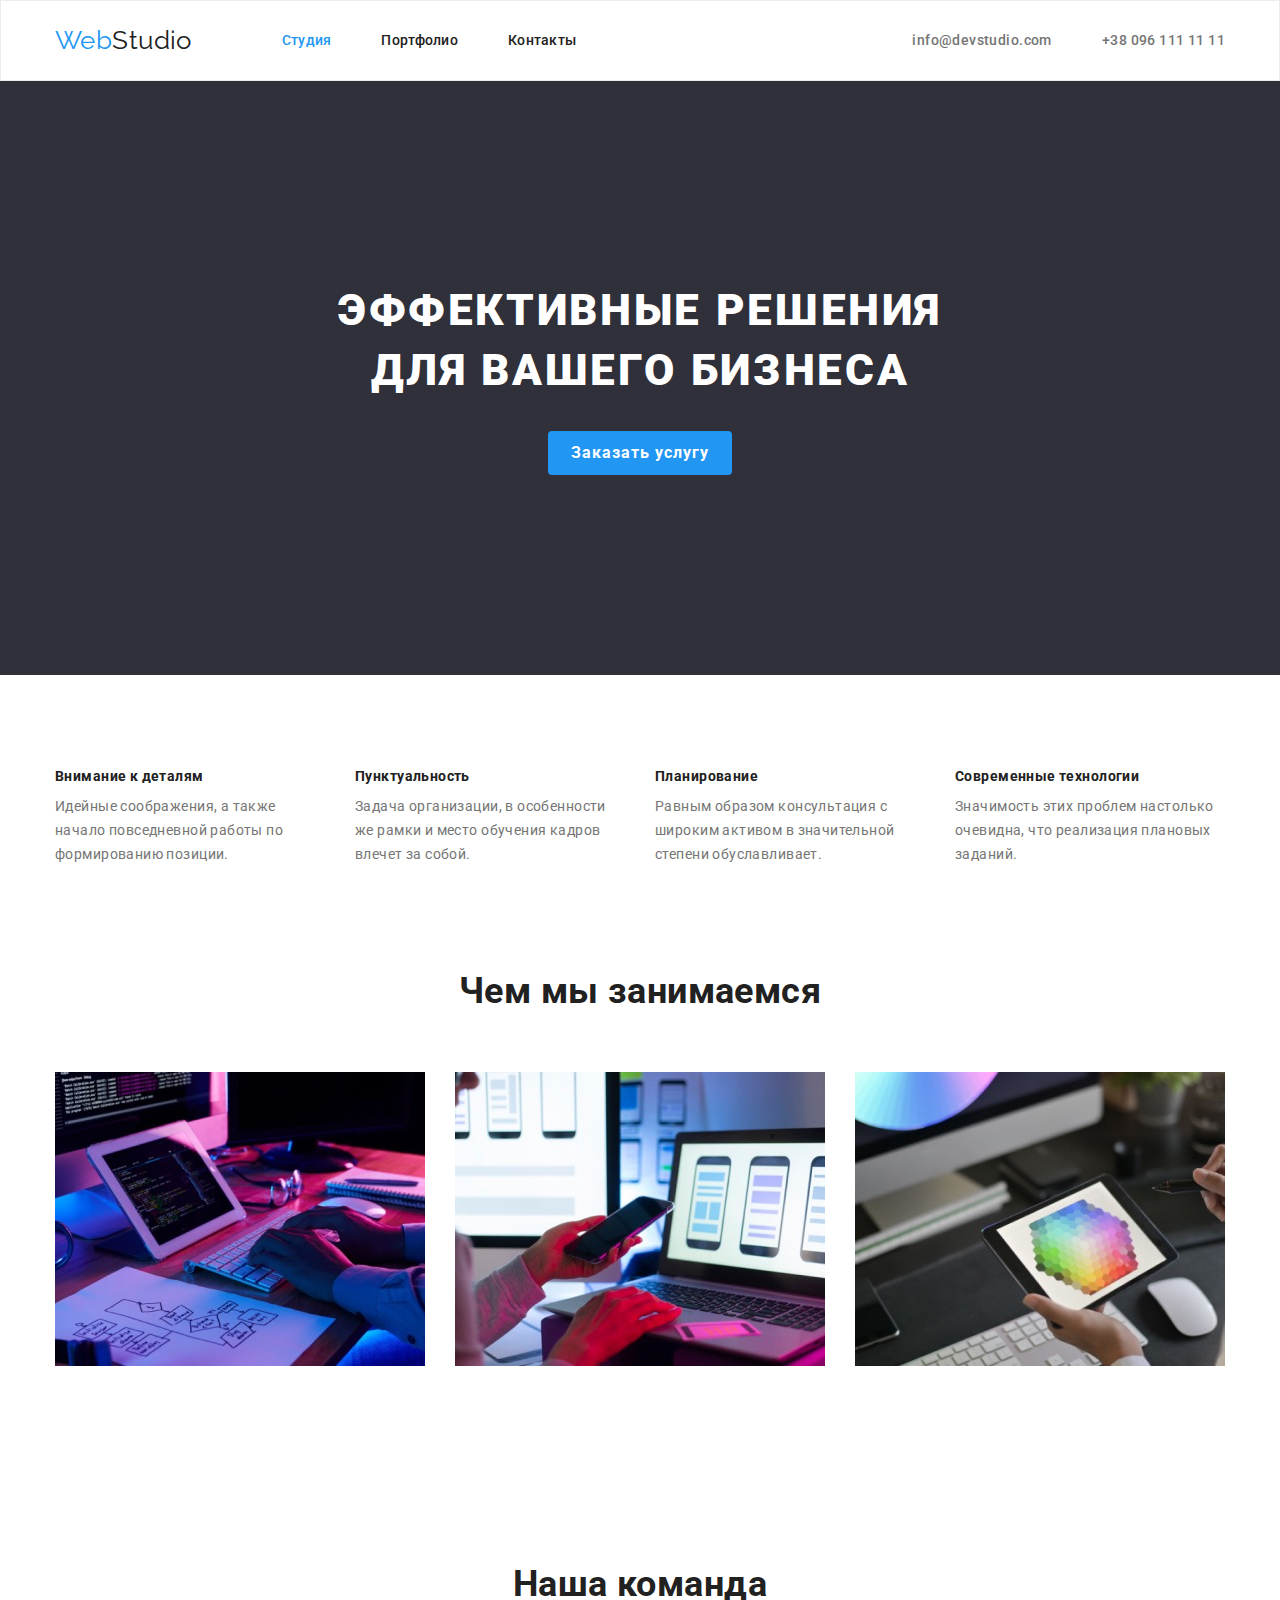
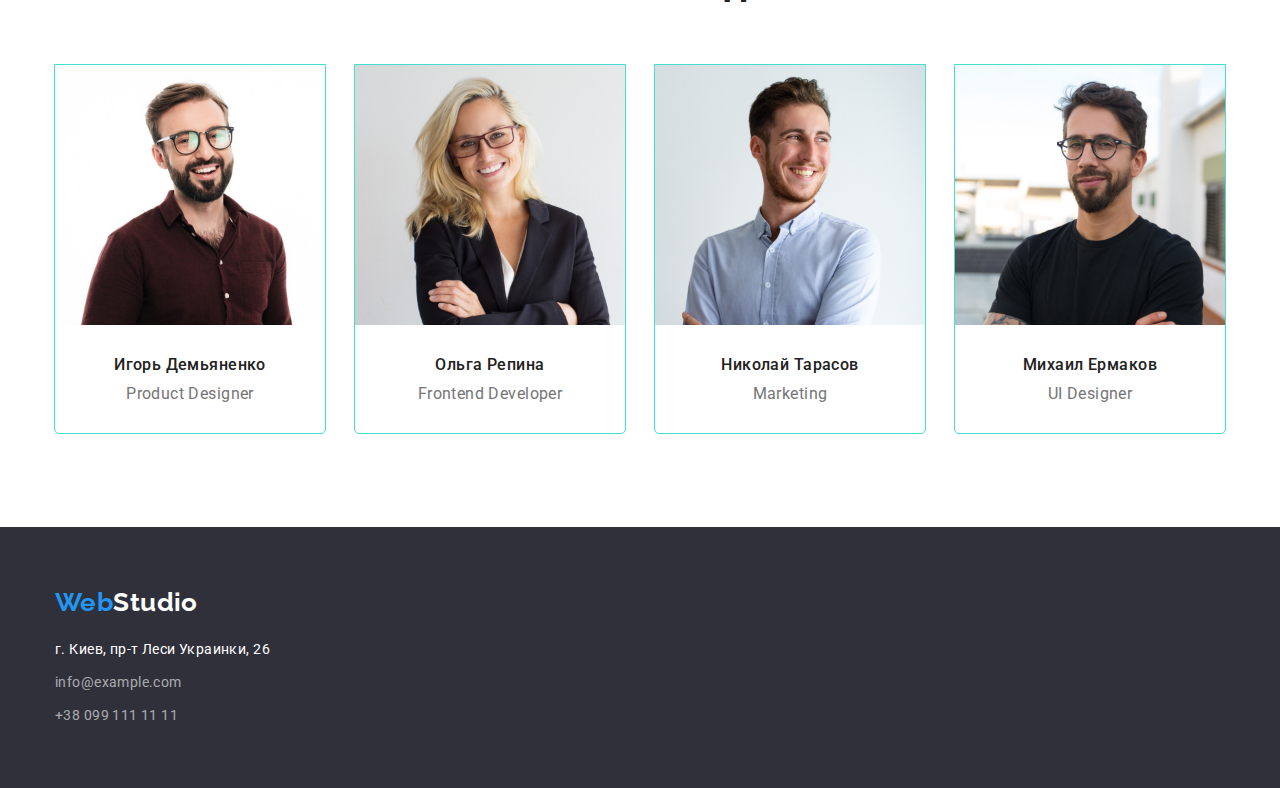
==== commit 1dbf9e2b: "Update index.html" ====
--- a/index.html
+++ b/index.html
@@ -111,7 +111,7 @@
 
                 <ul class="company-primary-list list">
                     <li class="company-list">
-                        <div class="thumb">
+                        <div class="thumb-company">
                             <img src="./images/product-designer.jpg" alt="Мужчина в очках и бордовой рубашке"
                                 width="270" height="260" />
                         </div>
@@ -122,7 +122,7 @@
 
 
                     <li class="company-list">
-                        <div class="thumb">
+                        <div class="thumb-company">
                             <img src="./images/developer.jpg" alt="Девушка в очках" width="270" height="260" />
                         </div>
                         <h3 class="company-title">Ольга Репина</h3>
@@ -131,7 +131,7 @@
 
 
                     <li class="company-list">
-                        <div class="thumb">
+                        <div class="thumb-company">
                             <img src="./images/tarasov.jpg" alt="Мужчина в голубой рубашке" width="270" height="260" />
                         </div>
                         <h3 class="company-title">Николай Тарасов</h3>
@@ -140,7 +140,7 @@
 
 
                     <li class="company-list">
-                        <div class="thumb">
+                        <div class="thumb-company">
                             <img src="./images/ui-designer.jpg" alt="Мужчина в очках и черной рубашке" width="270"
                                 height="260" />
                         </div>
@@ -148,14 +148,14 @@
                         <p class="trade">UI Designer</p>
                     </li>
 
-                    <li class="company-list">
-                        <div class="thumb">
+                    <!-- <li class="company-list">
+                        <div class="thumb-company">
                             <img src="./images/ui-designer.jpg" alt="Мужчина в очках и черной рубашке" width="270"
                                 height="260" />
                         </div>
                         <h3 class="company-title">Михаил Ермаков</h3>
                         <p class="trade">UI Designer</p>
-                    </li>
+                    </li> -->
 
                 </ul>
             </div>
@@ -165,15 +165,19 @@
     <!-- Футер -->
     <footer class="page-footer">
         <div class="container">
+
             <a href="./index.html" class="logo-footer link"> <span class="logo-accent"> Web</span>Studio</a>
 
             <address class="footer-address">
                 <ul class="contact-list list">
-                    <li class="contact-item"> <a href="" class="address-link link"> г. Киев, пр-т Леси Украинки, 26</a>
+                    <li class="contact-item">
+                        <a href="" class="address-link link"> г. Киев, пр-т Леси Украинки, 26</a>
                     </li>
-                    <li class="contact-item"><a href="mailto:info@example.com"
-                            class="contact-link link">info@example.com</a></li>
-                    <li class="contact-item"><a href="tel:+380991111111" class="contact-link link">+38 099 111 11 11</a>
+                    <li class="contact-item">
+                        <a href="mailto:info@example.com" class="contact-link link">info@example.com</a>
+                    </li>
+                    <li class="contact-item">
+                        <a href="tel:+380991111111" class="contact-link link">+38 099 111 11 11</a>
                     </li>
                 </ul>
             </address>
--- a/css/style.css
+++ b/css/style.css
@@ -35,29 +35,45 @@
 }
 
 .btn {
+  min-width: 73px;
+
+  padding: 6px 22px;
+
+  background: #f5f4fa;
+  border-radius: 4px;
+  border: 1px solid transparent;
   cursor: pointer;
+
+  display: block;
 }
 
 img {
   display: block;
+  max-width: 100%;
+  height: auto;
 }
 
 .container {
   margin-left: auto;
   margin-right: auto;
-  width: 1200px;
+  max-width: 1200px;
   padding-left: 15px;
   padding-right: 15px;
-  background-color: tomato;
+  /* background-color: red; */
 }
 /* Logo */
-
-.header.container {
+.header {
+  /* background-color: tomato; */
+  border: 1px solid #ececec;
+}
+
+.header-container {
   display: flex;
   align-items: center;
-}
-
-.header > .logo {
+  /* background-color: tomato; */
+}
+
+.header .logo {
   font-family: "Raleway", sans-serif;
   font-size: 26px;
   line-height: 1.2;
@@ -84,10 +100,9 @@
   align-items: center;
 }
 
-.header-list,
-.mail-tel {
-  padding-top: 32px;
-  padding-bottom: 32px;
+.site-nav-list {
+  display: flex;
+  align-items: center;
 }
 
 .header-list:not(:last-child) {
@@ -99,6 +114,8 @@
   line-height: 1.14;
   letter-spacing: 0.02em;
   color: var(--primary-title-color);
+
+  padding: 32px 0;
 }
 
 .header-list-link:hover,
@@ -124,6 +141,8 @@
   font-weight: 500;
   line-height: 1.14;
   color: var(--primary-text-color);
+
+  padding: 32px 0;
 }
 
 .header-tel-link:hover,
@@ -135,15 +154,23 @@
 
 .hero {
   background-color: #2f303a;
-}
-
-.hero > .hero-tittle {
+
+  padding-top: 200px;
+  padding-bottom: 200px;
+}
+
+.hero .hero-tittle {
+  max-width: 696px;
   font-weight: 900;
   font-size: 44px;
   line-height: 1.36;
   text-align: center;
   letter-spacing: 0.06em;
   text-transform: uppercase;
+
+  margin-left: auto;
+  margin-right: auto;
+  margin-bottom: 30px;
 
   color: #ffffff;
 }
@@ -156,35 +183,99 @@
   letter-spacing: 0.06em;
   color: #ffffff;
   background-color: var(--accent-color);
+
+  margin: 0 auto;
 }
 
 /*  Mainly  */
+.section {
+  padding-top: 94px;
+  padding-bottom: 94px;
+}
+.section-mainly {
+  padding-bottom: 0;
+}
+
+.section-mainly .mainly {
+  display: flex;
+
+  /* outline: 1px solid tomato; */
+
+  margin-right: -30px;
+}
+
+.mainly-list {
+  margin-right: 30px;
+
+  flex-basis: calc((100% / 4) - 30px);
+}
 
 .mainly-title {
   font-size: 14px;
   font-weight: 700;
   line-height: 1.14;
   color: var(--primary-title-color);
+
+  margin-bottom: 10px;
 }
 
 .mainly-text {
-  line-height: 17.1;
+  line-height: 1.71;
 
   color: var(--primary-text-color);
 }
 
 /* Company */
-.work-title,
-.company-primary-title {
+.work-title {
   font-weight: 700;
   font-size: 36px;
   line-height: 1.7;
   text-align: center;
   color: var(--primary-title-color);
+
+  margin-bottom: 50px;
+}
+
+.main-work-list {
+  display: flex;
+
+  margin-right: -30px;
+  /* outline: 1px solid tomato; */
 }
 
 .work-list {
-  display: block;
+  margin-right: 30px;
+  flex-basis: calc((100% / 3) - 30px);
+}
+
+.company-primary-title {
+  font-weight: 700;
+  font-size: 36px;
+  line-height: 1.7;
+  text-align: center;
+  color: var(--primary-title-color);
+
+  margin-bottom: 50px;
+  flex: wrap;
+}
+
+.company-primary-list {
+  display: flex;
+
+  margin-right: -30px;
+  /* outline: 1px solid #2196f3; */
+}
+
+.company-list {
+  margin-right: 30px;
+  flex-basis: calc((100% / 4) - 30px);
+  outline: 1px solid turquoise;
+
+  border-radius: 0px 0px 4px 4px;
+}
+
+.thumb-company {
+  margin-bottom: 30px;
 }
 
 .company-title {
@@ -193,6 +284,8 @@
   text-align: center;
   line-height: 1.2;
   color: var(--primary-title-color);
+
+  margin-bottom: 10px;
 }
 
 .trade {
@@ -200,6 +293,8 @@
   text-align: center;
   line-height: 1.2;
   color: var(--primary-text-color);
+
+  padding-bottom: 30px;
 }
 
 /* Footer */
@@ -207,6 +302,7 @@
 .page-footer {
   background-color: #2f303a;
 }
+
 a.logo-footer {
   font-family: "Raleway", sans-serif;
   font-weight: 700;
@@ -214,6 +310,10 @@
   line-height: 31px;
 
   color: #ffffff;
+
+  display: block;
+  padding-top: 60px;
+  margin-bottom: 20px;
 }
 
 .logo-footer:hover,
@@ -224,6 +324,12 @@
 .footer-address {
   font-style: inherit;
   line-height: 1.71;
+
+  padding-bottom: 60px;
+}
+
+.contact-item:not(:last-child) {
+  margin-bottom: 9px;
 }
 
 .address-link {
@@ -246,6 +352,11 @@
 
 /* PORTFOLIO */
 
+.menu-btn {
+  display: flex;
+  justify-content: center;
+  margin-bottom: 50px;
+}
 .menu .btn {
   font-family: inherit;
   font-weight: 500;
@@ -263,6 +374,19 @@
   background-color: var(--accent-color);
 }
 
+.btn-list:not(:last-child) {
+  margin-right: 8px;
+}
+
+.card-menu {
+  display: flex;
+  flex-basis: calc(100% / 3 - 20);
+}
+
+.card-content {
+  padding: 20px 24px;
+}
+
 .menu-link .menu-title {
   font-weight: 700;
   font-size: 18px;
@@ -270,6 +394,8 @@
   letter-spacing: 0.06em;
 
   color: var(--primary-title-color);
+
+  margin-bottom: 4px;
 }
 
 .menu-text {
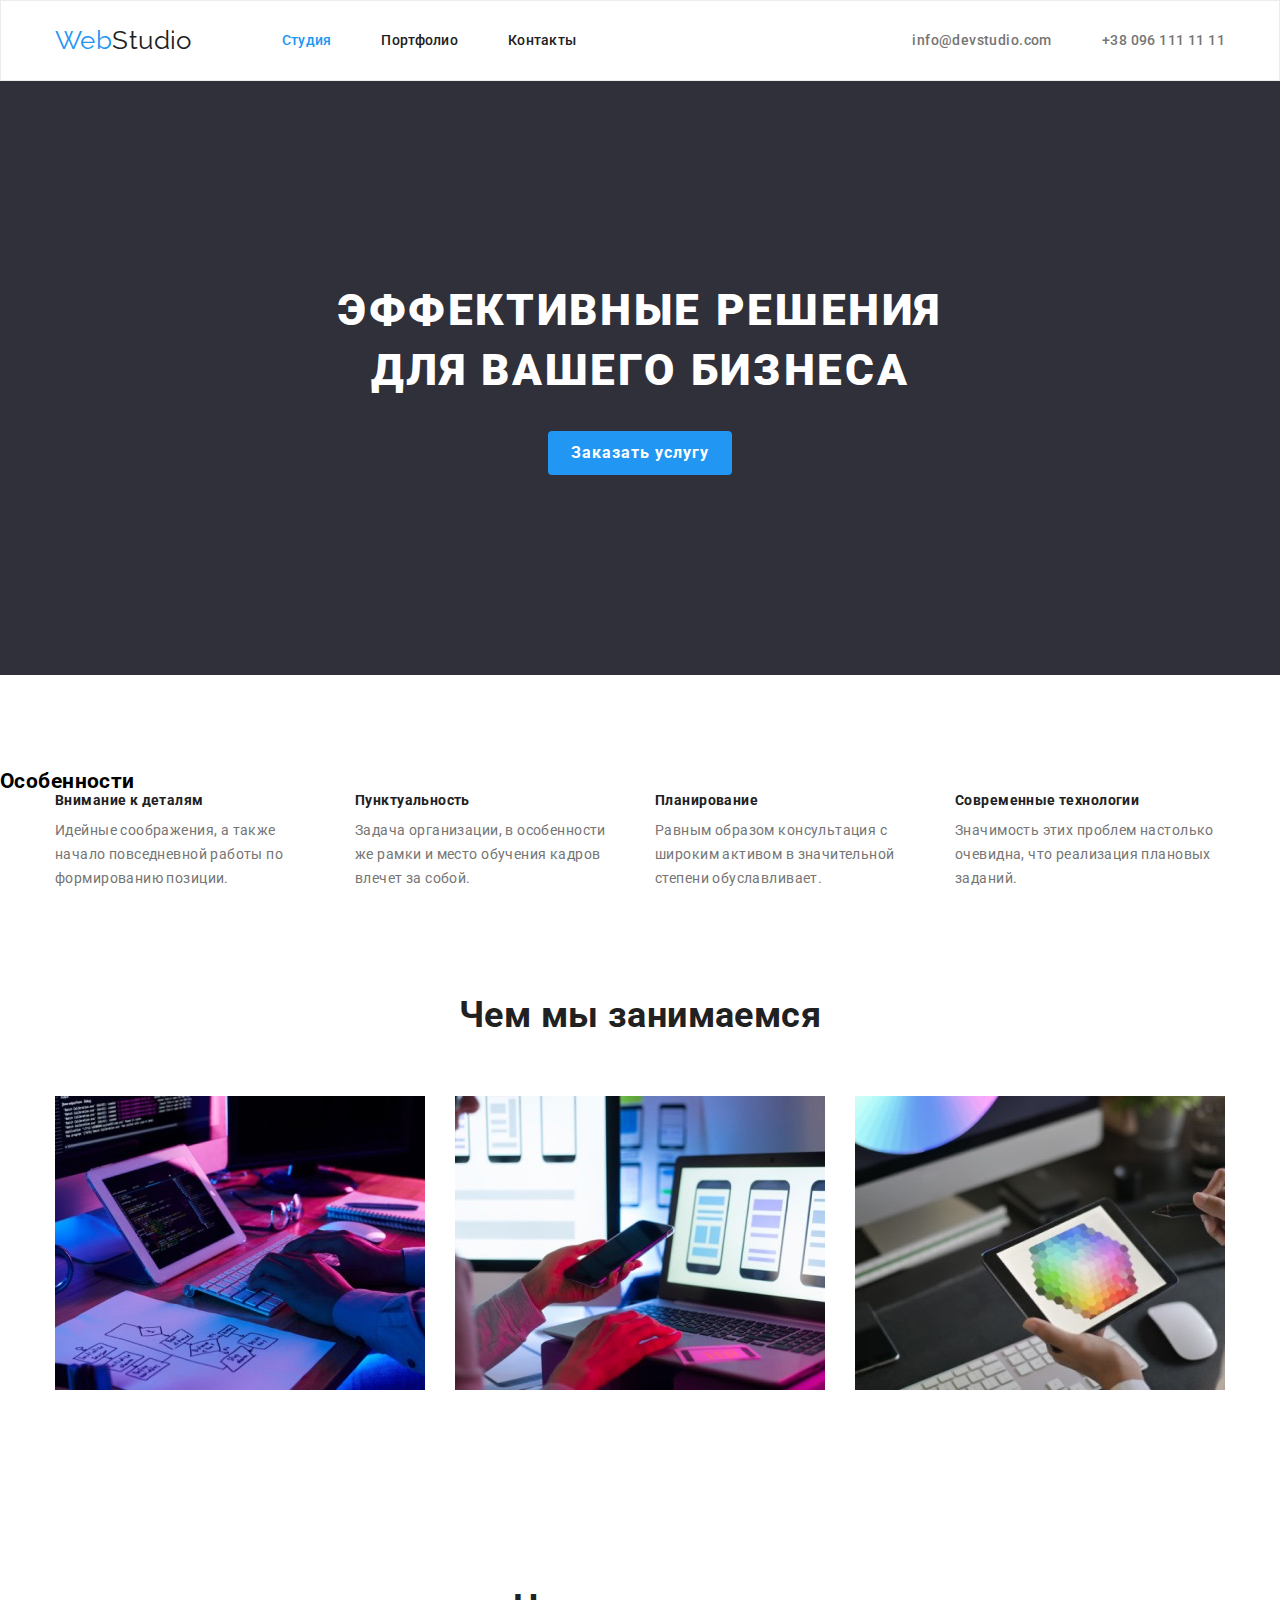
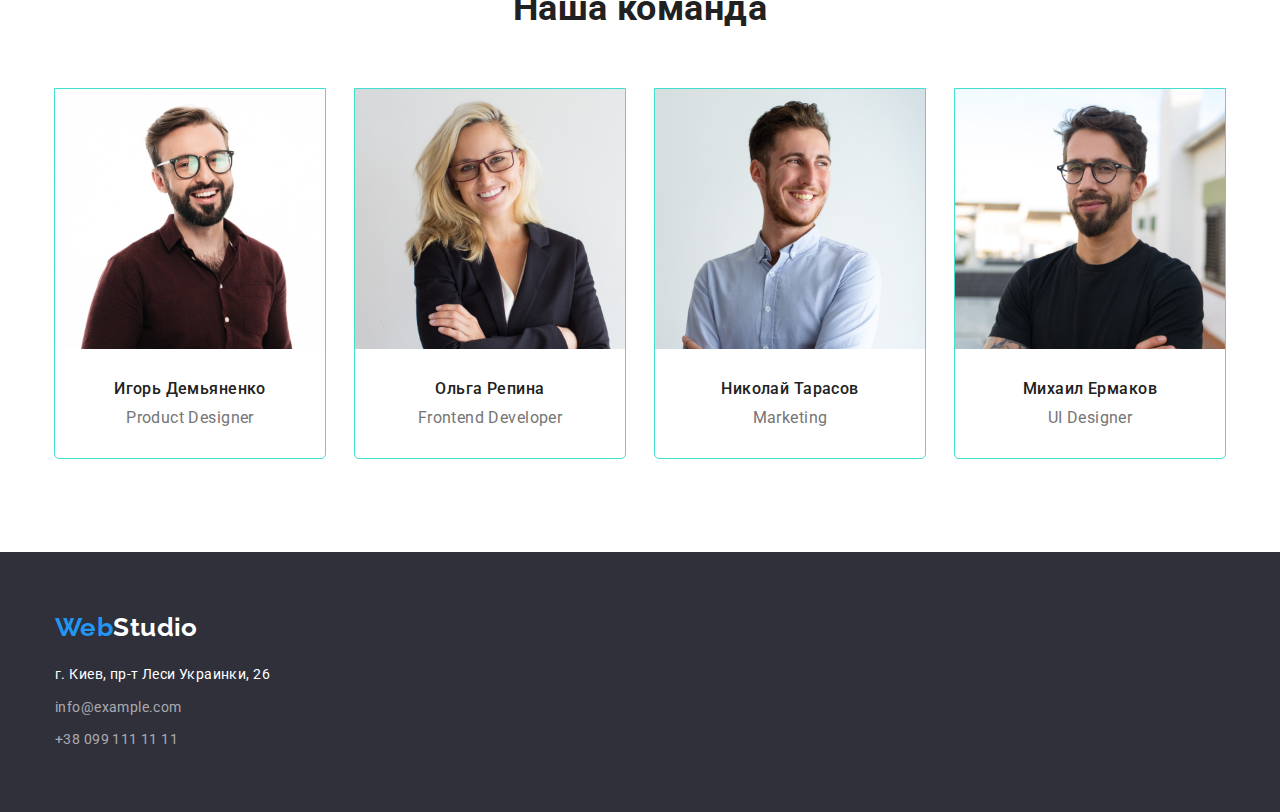
==== commit 67983efa: "Update index.html" ====
--- a/index.html
+++ b/index.html
@@ -21,8 +21,9 @@
     <header class="header ">
 
         <div class="header-container container">
+            <a href="./index.html" class="logo "> <span class="logo-accent"> Web</span>Studio</a>
             <nav class="site-nav">
-                <a href="./index.html" class="logo "> <span class="logo-accent"> Web</span>Studio</a>
+
                 <ul class="site-nav-list list">
                     <li class="header-list"><a href="" class="header-list-link link current">Студия</a></li>
                     <li class="header-list"><a href="./portfolio.html" class="header-list-link link">Портфолио</a></li>
@@ -52,6 +53,7 @@
 
         <!-- Преимущества  -->
         <section class=" section section-mainly">
+            <h2 class="primary-mainly-title">Особенности</h2>
             <div class="container">
                 <ul class="mainly list">
                     <li class="mainly-list">
@@ -78,6 +80,8 @@
                         </p>
                     </li>
 
+
+
                 </ul>
             </div>
         </section>
@@ -99,7 +103,6 @@
                         <img src="./images/color.jpg" alt="Палитра цветов в планшете" width="370" height="294" />
                     </li>
 
-
                 </ul>
             </div>
         </section>
@@ -115,9 +118,9 @@
                             <img src="./images/product-designer.jpg" alt="Мужчина в очках и бордовой рубашке"
                                 width="270" height="260" />
                         </div>
-
                         <h3 class="company-title">Игорь Демьяненко</h3>
                         <p class="trade"> Product Designer</p>
+
                     </li>
 
 
@@ -127,6 +130,7 @@
                         </div>
                         <h3 class="company-title">Ольга Репина</h3>
                         <p class="trade"> Frontend Developer</p>
+
                     </li>
 
 
@@ -136,6 +140,7 @@
                         </div>
                         <h3 class="company-title">Николай Тарасов</h3>
                         <p class="trade">Marketing</p>
+
                     </li>
 
 
@@ -146,16 +151,10 @@
                         </div>
                         <h3 class="company-title">Михаил Ермаков</h3>
                         <p class="trade">UI Designer</p>
+
                     </li>
 
-                    <!-- <li class="company-list">
-                        <div class="thumb-company">
-                            <img src="./images/ui-designer.jpg" alt="Мужчина в очках и черной рубашке" width="270"
-                                height="260" />
-                        </div>
-                        <h3 class="company-title">Михаил Ермаков</h3>
-                        <p class="trade">UI Designer</p>
-                    </li> -->
+
 
                 </ul>
             </div>
@@ -164,23 +163,25 @@
 
     <!-- Футер -->
     <footer class="page-footer">
-        <div class="container">
+        <div class="footer">
+            <div class="container">
 
-            <a href="./index.html" class="logo-footer link"> <span class="logo-accent"> Web</span>Studio</a>
+                <a href="./index.html" class="logo-footer link"> <span class="logo-accent"> Web</span>Studio</a>
 
-            <address class="footer-address">
-                <ul class="contact-list list">
-                    <li class="contact-item">
-                        <a href="" class="address-link link"> г. Киев, пр-т Леси Украинки, 26</a>
-                    </li>
-                    <li class="contact-item">
-                        <a href="mailto:info@example.com" class="contact-link link">info@example.com</a>
-                    </li>
-                    <li class="contact-item">
-                        <a href="tel:+380991111111" class="contact-link link">+38 099 111 11 11</a>
-                    </li>
-                </ul>
-            </address>
+                <address class="footer-address">
+                    <ul class="contact-list list">
+                        <li class="contact-item">
+                            <a href="" class="address-link link"> г. Киев, пр-т Леси Украинки, 26</a>
+                        </li>
+                        <li class="contact-item">
+                            <a href="mailto:info@example.com" class="contact-link link">info@example.com</a>
+                        </li>
+                        <li class="contact-item">
+                            <a href="tel:+380991111111" class="contact-link link">+38 099 111 11 11</a>
+                        </li>
+                    </ul>
+                </address>
+            </div>
         </div>
     </footer>
 </body>
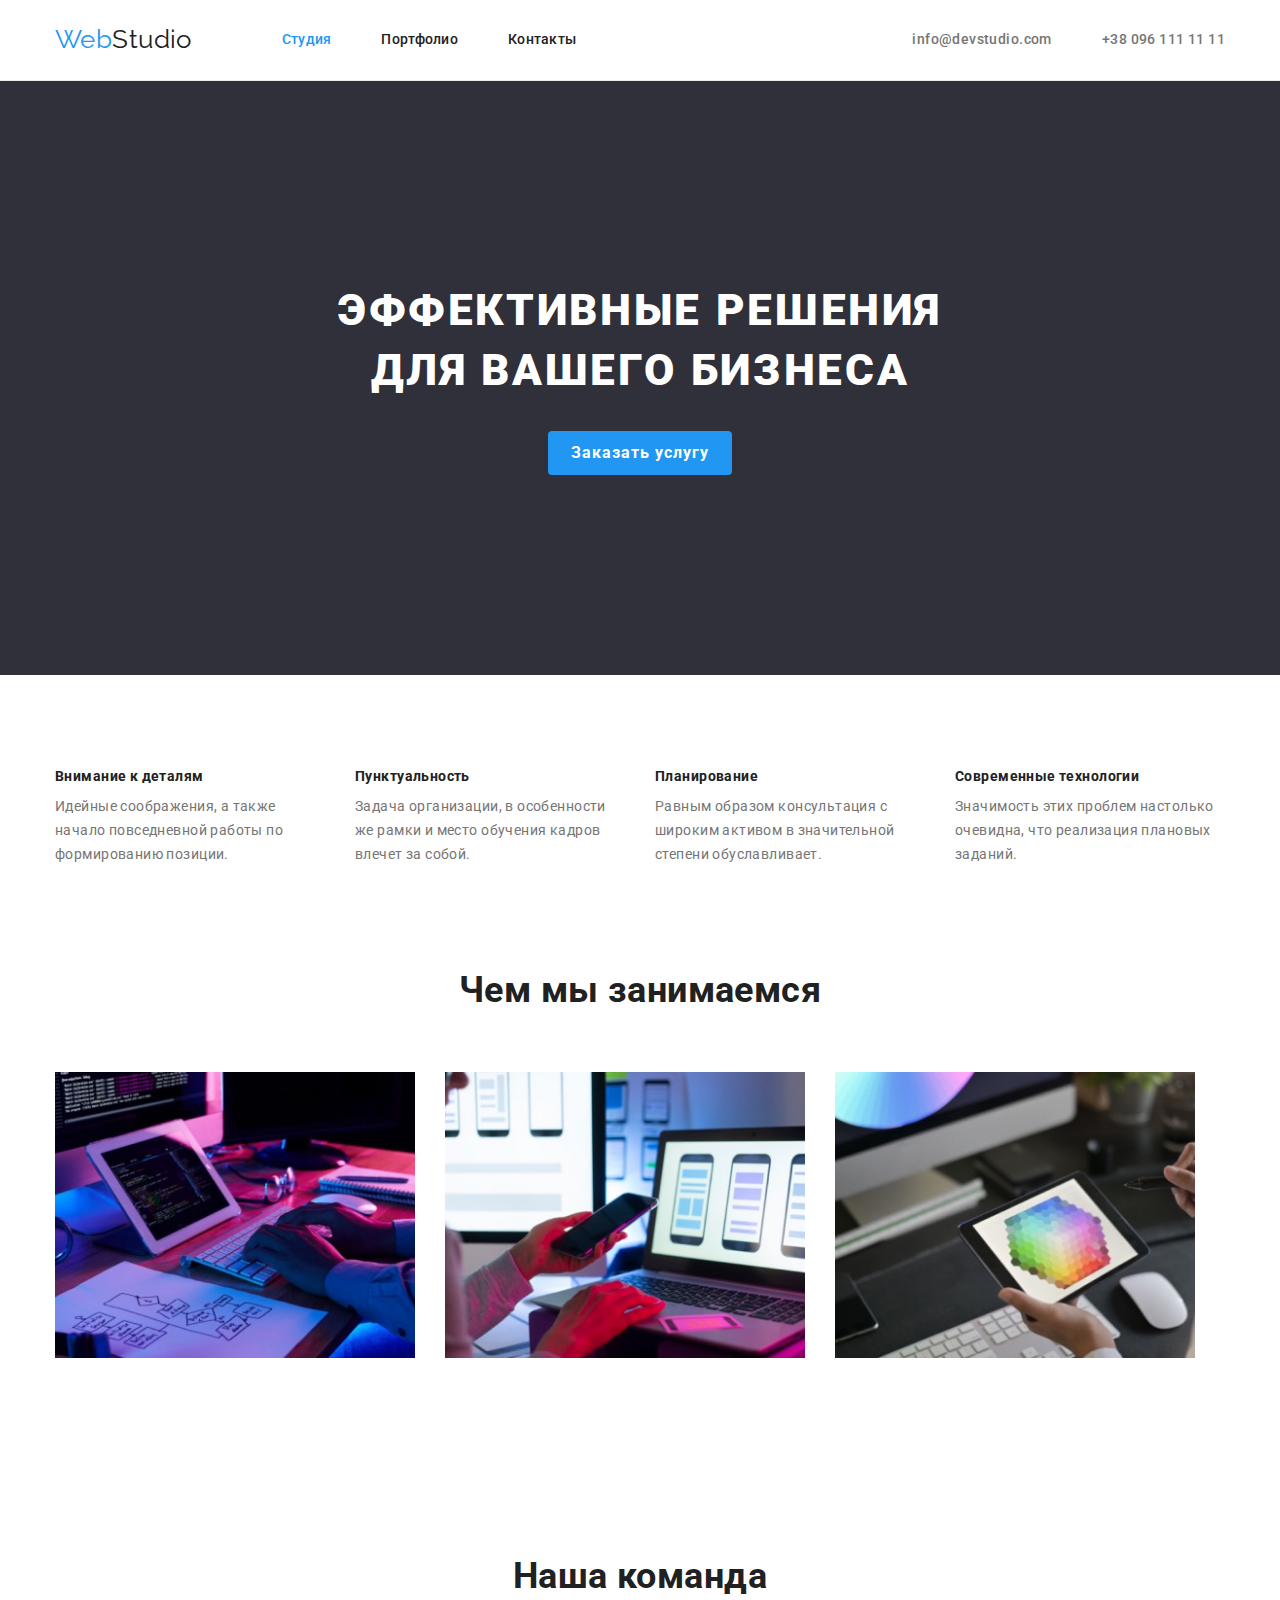
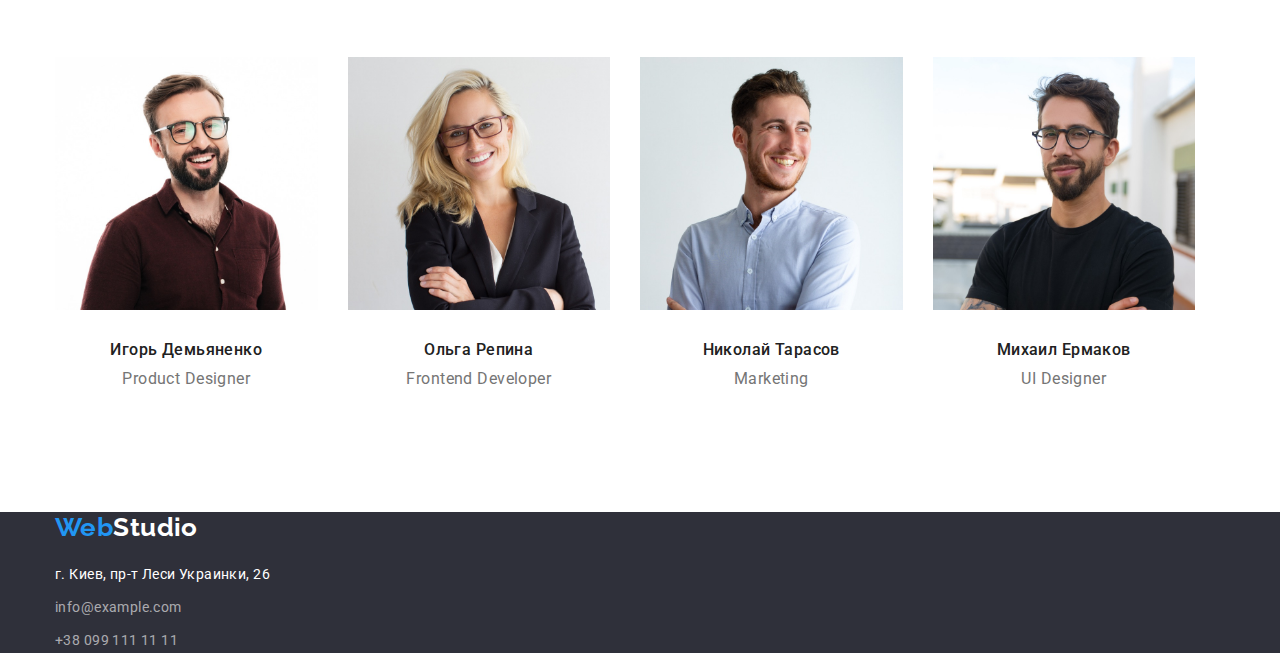
==== commit 6be0a326: "Update footer" ====
--- a/index.html
+++ b/index.html
@@ -163,26 +163,26 @@
 
     <!-- Футер -->
     <footer class="page-footer">
-        <div class="footer">
-            <div class="container">
 
-                <a href="./index.html" class="logo-footer link"> <span class="logo-accent"> Web</span>Studio</a>
+        <div class="container">
 
-                <address class="footer-address">
-                    <ul class="contact-list list">
-                        <li class="contact-item">
-                            <a href="" class="address-link link"> г. Киев, пр-т Леси Украинки, 26</a>
-                        </li>
-                        <li class="contact-item">
-                            <a href="mailto:info@example.com" class="contact-link link">info@example.com</a>
-                        </li>
-                        <li class="contact-item">
-                            <a href="tel:+380991111111" class="contact-link link">+38 099 111 11 11</a>
-                        </li>
-                    </ul>
-                </address>
-            </div>
+            <a href="./index.html" class="logo-footer link"> <span class="logo-accent"> Web</span>Studio</a>
+
+            <address class="footer-address">
+                <ul class="contact-list list">
+                    <li class="contact-item">
+                        <a href="" class="address-link link"> г. Киев, пр-т Леси Украинки, 26</a>
+                    </li>
+                    <li class="contact-item">
+                        <a href="mailto:info@example.com" class="contact-link link">info@example.com</a>
+                    </li>
+                    <li class="contact-item">
+                        <a href="tel:+380991111111" class="contact-link link">+38 099 111 11 11</a>
+                    </li>
+                </ul>
+            </address>
         </div>
+
     </footer>
 </body>
 
--- a/css/style.css
+++ b/css/style.css
@@ -64,12 +64,13 @@
 /* Logo */
 .header {
   /* background-color: tomato; */
-  border: 1px solid #ececec;
+  border-bottom: 1px solid #ececec;
 }
 
 .header-container {
   display: flex;
   align-items: center;
+
   /* background-color: tomato; */
 }
 
@@ -81,7 +82,7 @@
   text-decoration: none;
 
   margin-right: 90px;
-  padding: 24px 0;
+  /* padding: 24px 0; */
 }
 
 .logo-accent {
@@ -97,12 +98,10 @@
 
 .site-nav {
   display: flex;
-  align-items: center;
 }
 
 .site-nav-list {
   display: flex;
-  align-items: center;
 }
 
 .header-list:not(:last-child) {
@@ -116,6 +115,7 @@
   color: var(--primary-title-color);
 
   padding: 32px 0;
+  display: block;
 }
 
 .header-list-link:hover,
@@ -130,7 +130,6 @@
 .header-link {
   display: flex;
   margin-left: auto;
-  align-items: center;
 }
 
 .mail-tel:not(:last-child) {
@@ -143,6 +142,7 @@
   color: var(--primary-text-color);
 
   padding: 32px 0;
+  display: block;
 }
 
 .header-tel-link:hover,
@@ -192,22 +192,25 @@
   padding-top: 94px;
   padding-bottom: 94px;
 }
-.section-mainly {
-  padding-bottom: 0;
+
+.primary-mainly-title {
+  display: none;
 }
 
 .section-mainly .mainly {
   display: flex;
-
   /* outline: 1px solid tomato; */
-
-  margin-right: -30px;
+  flex-wrap: wrap;
+}
+
+.mainly .mainly-list + .mainly-list {
+  margin-left: 30px;
 }
 
 .mainly-list {
-  margin-right: 30px;
-
   flex-basis: calc((100% / 4) - 30px);
+  min-width: 270px;
+  flex-wrap: wrap;
 }
 
 .mainly-title {
@@ -226,6 +229,14 @@
 }
 
 /* Company */
+.section.work {
+  padding-top: 0;
+}
+
+.main-work-list .work-list + .work-list {
+  margin-left: 30px;
+}
+
 .work-title {
   font-weight: 700;
   font-size: 36px;
@@ -238,14 +249,15 @@
 
 .main-work-list {
   display: flex;
-
-  margin-right: -30px;
   /* outline: 1px solid tomato; */
+  flex-wrap: wrap;
+
+  /* margin-left: -30px; */
 }
 
 .work-list {
-  margin-right: 30px;
   flex-basis: calc((100% / 3) - 30px);
+  /* margin-left: 30px; */
 }
 
 .company-primary-title {
@@ -262,15 +274,15 @@
 .company-primary-list {
   display: flex;
 
-  margin-right: -30px;
   /* outline: 1px solid #2196f3; */
 }
 
+.company-primary-list .company-list + .company-list {
+  margin-left: 30px;
+}
+
 .company-list {
-  margin-right: 30px;
   flex-basis: calc((100% / 4) - 30px);
-  outline: 1px solid turquoise;
-
   border-radius: 0px 0px 4px 4px;
 }
 
@@ -303,6 +315,11 @@
   background-color: #2f303a;
 }
 
+.footer {
+  padding-top: 60px;
+  padding-bottom: 60px;
+}
+
 a.logo-footer {
   font-family: "Raleway", sans-serif;
   font-weight: 700;
@@ -312,7 +329,6 @@
   color: #ffffff;
 
   display: block;
-  padding-top: 60px;
   margin-bottom: 20px;
 }
 
@@ -324,8 +340,6 @@
 .footer-address {
   font-style: inherit;
   line-height: 1.71;
-
-  padding-bottom: 60px;
 }
 
 .contact-item:not(:last-child) {
@@ -378,9 +392,19 @@
   margin-right: 8px;
 }
 
+.menu-link {
+  display: flex;
+  flex-wrap: wrap;
+  margin-left: -30px;
+  margin-bottom: -30px;
+}
+
 .card-menu {
   display: flex;
   flex-basis: calc(100% / 3 - 20);
+  margin-left: 30px;
+  margin-bottom: 30px;
+  /* outline: 1px solid teal; */
 }
 
 .card-content {
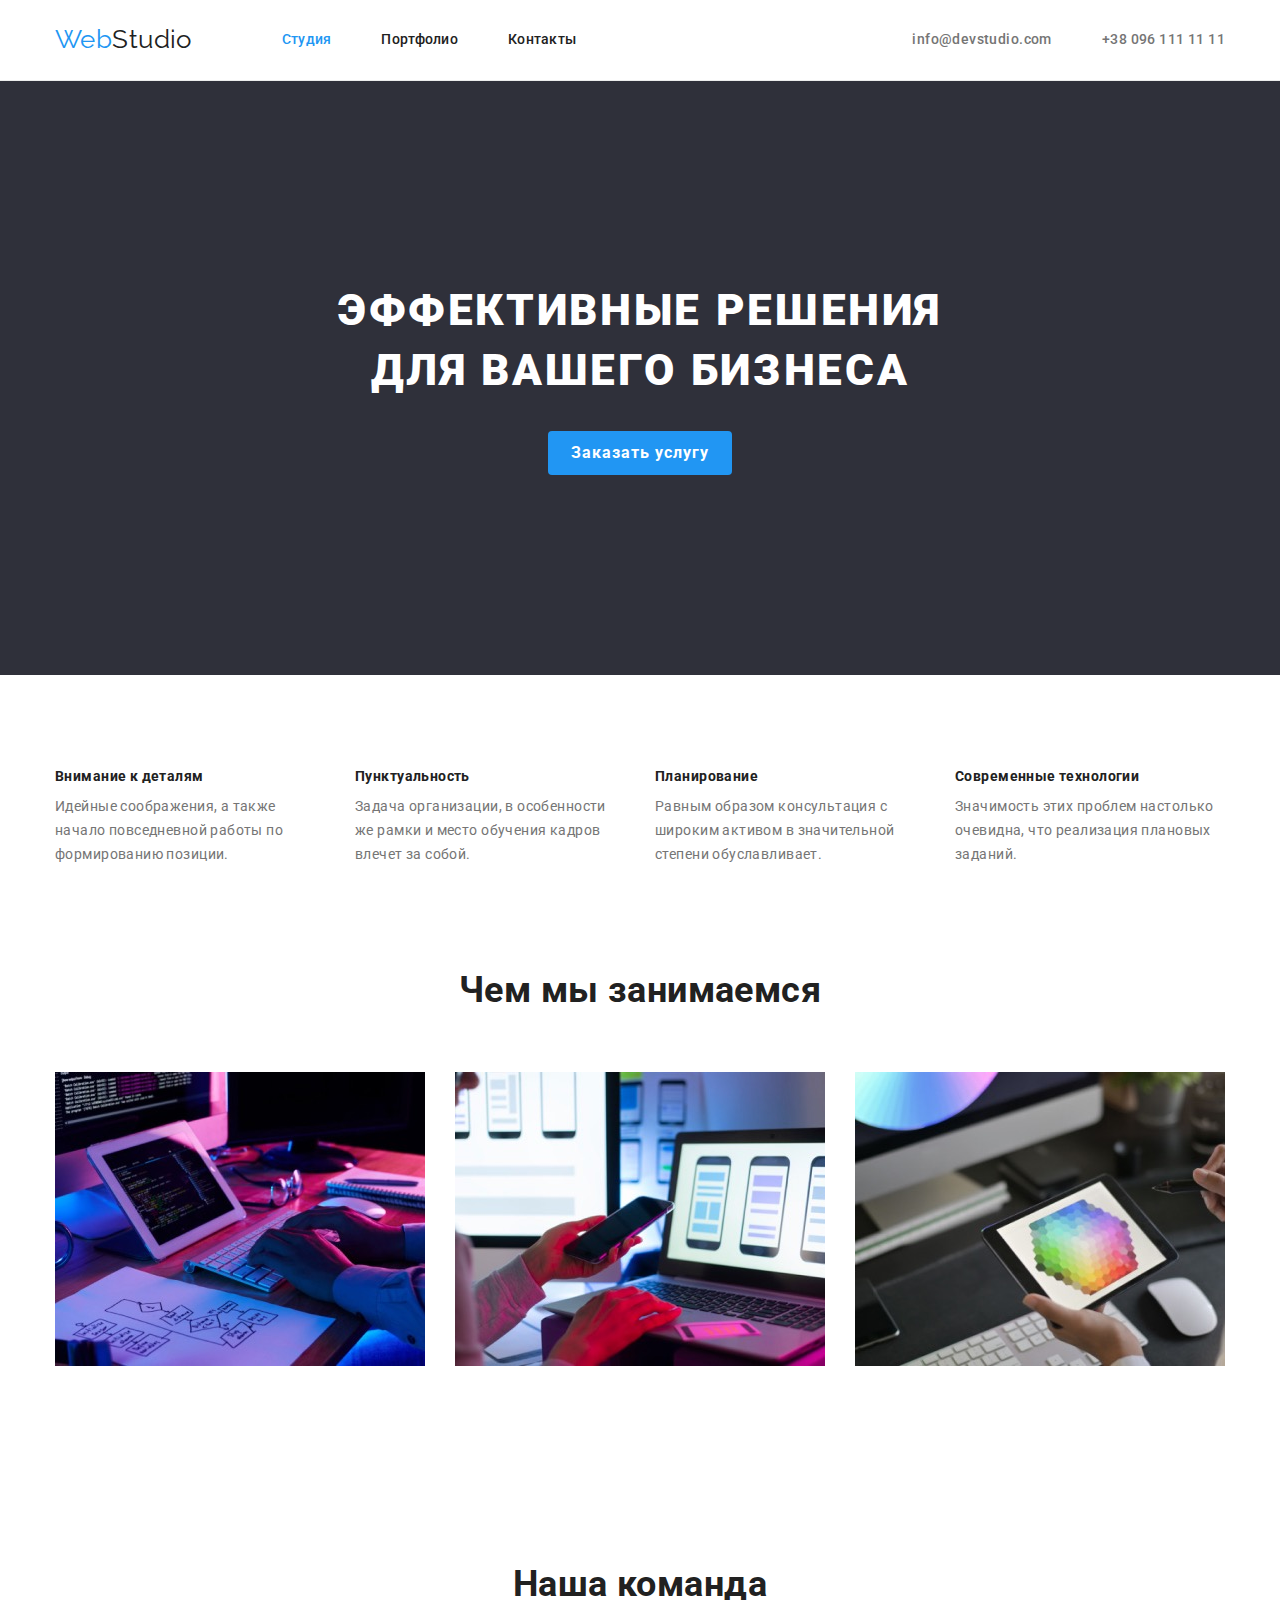
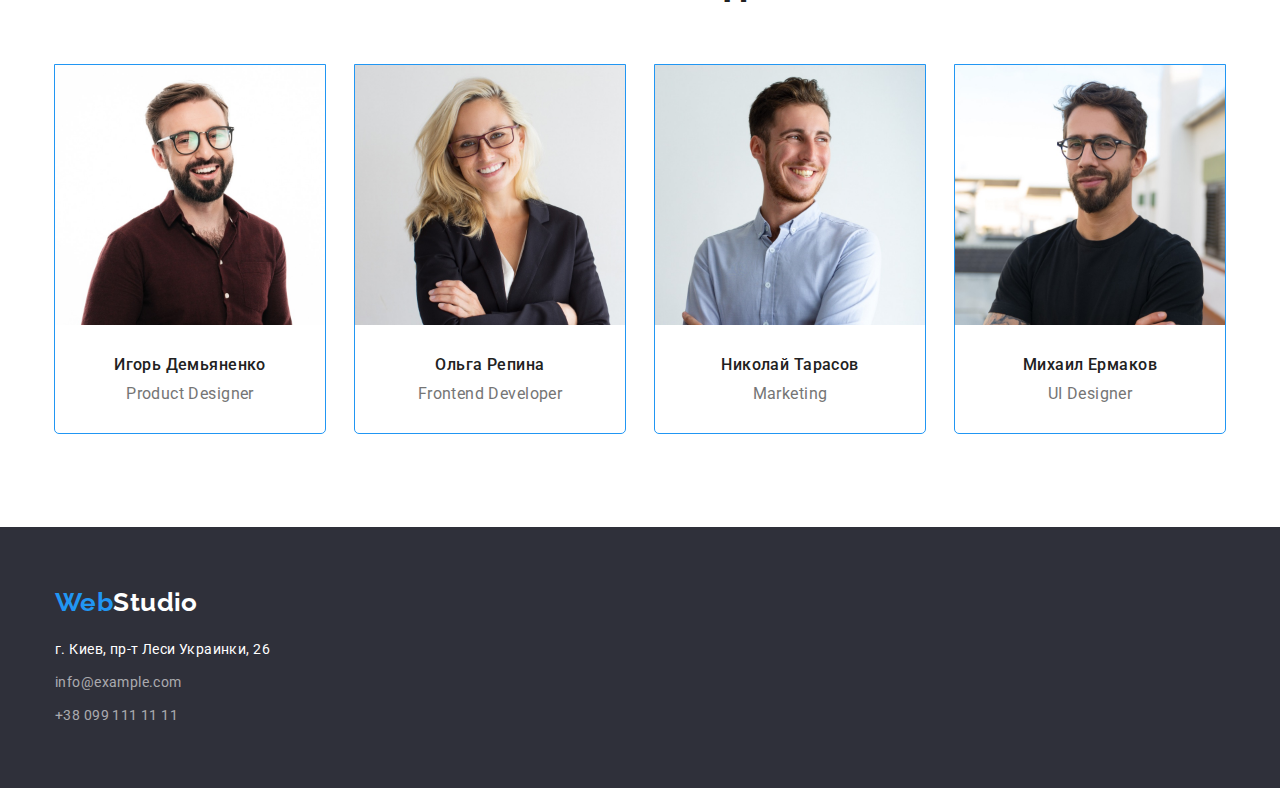
==== commit db7b7558: "Update index.html" ====
--- a/index.html
+++ b/index.html
@@ -70,7 +70,8 @@
                     <li class="mainly-list">
                         <h3 class="mainly-title ">Планирование</h3>
                         <p class="mainly-text">
-                            Равным образом консультация с широким активом в значительной степени обуславливает.
+                            Равным образом консультация с широким активом в значительной степени
+                            обуславливает.
                         </p>
                     </li>
                     <li class="mainly-list">
@@ -79,8 +80,6 @@
                             заданий.
                         </p>
                     </li>
-
-
 
                 </ul>
             </div>
@@ -102,7 +101,6 @@
                     <li class="work-list">
                         <img src="./images/color.jpg" alt="Палитра цветов в планшете" width="370" height="294" />
                     </li>
-
                 </ul>
             </div>
         </section>
@@ -154,8 +152,6 @@
 
                     </li>
 
-
-
                 </ul>
             </div>
         </section>
--- a/css/style.css
+++ b/css/style.css
@@ -208,9 +208,9 @@
 }
 
 .mainly-list {
-  flex-basis: calc((100% / 4) - 30px);
-  min-width: 270px;
-  flex-wrap: wrap;
+  flex-basis: calc((100% - 90px) / 4);
+  max-width: 270px;
+  
 }
 
 .mainly-title {
@@ -228,7 +228,7 @@
   color: var(--primary-text-color);
 }
 
-/* Company */
+/* Work images */
 .section.work {
   padding-top: 0;
 }
@@ -251,15 +251,11 @@
   display: flex;
   /* outline: 1px solid tomato; */
   flex-wrap: wrap;
-
-  /* margin-left: -30px; */
-}
-
-.work-list {
-  flex-basis: calc((100% / 3) - 30px);
-  /* margin-left: 30px; */
-}
-
+}
+
+
+
+/* Company */
 .company-primary-title {
   font-weight: 700;
   font-size: 36px;
@@ -273,7 +269,7 @@
 
 .company-primary-list {
   display: flex;
-
+  flex-wrap: wrap;
   /* outline: 1px solid #2196f3; */
 }
 
@@ -282,8 +278,9 @@
 }
 
 .company-list {
-  flex-basis: calc((100% / 4) - 30px);
+  /* flex-basis: calc((100% - 90px) / 4); */
   border-radius: 0px 0px 4px 4px;
+  outline: 1px solid #2196f3;
 }
 
 .thumb-company {
@@ -313,9 +310,6 @@
 
 .page-footer {
   background-color: #2f303a;
-}
-
-.footer {
   padding-top: 60px;
   padding-bottom: 60px;
 }
@@ -395,17 +389,15 @@
 .menu-link {
   display: flex;
   flex-wrap: wrap;
-  margin-left: -30px;
-  margin-bottom: -30px;
-}
-
-.card-menu {
-  display: flex;
-  flex-basis: calc(100% / 3 - 20);
-  margin-left: 30px;
-  margin-bottom: 30px;
+  margin: -15px;
+}
+
+.card-menu{
+  display: flex;
+  /* flex-basis: calc((100% - 90px) / 3);  */
+  margin: 15px;
   /* outline: 1px solid teal; */
-}
+} 
 
 .card-content {
   padding: 20px 24px;
